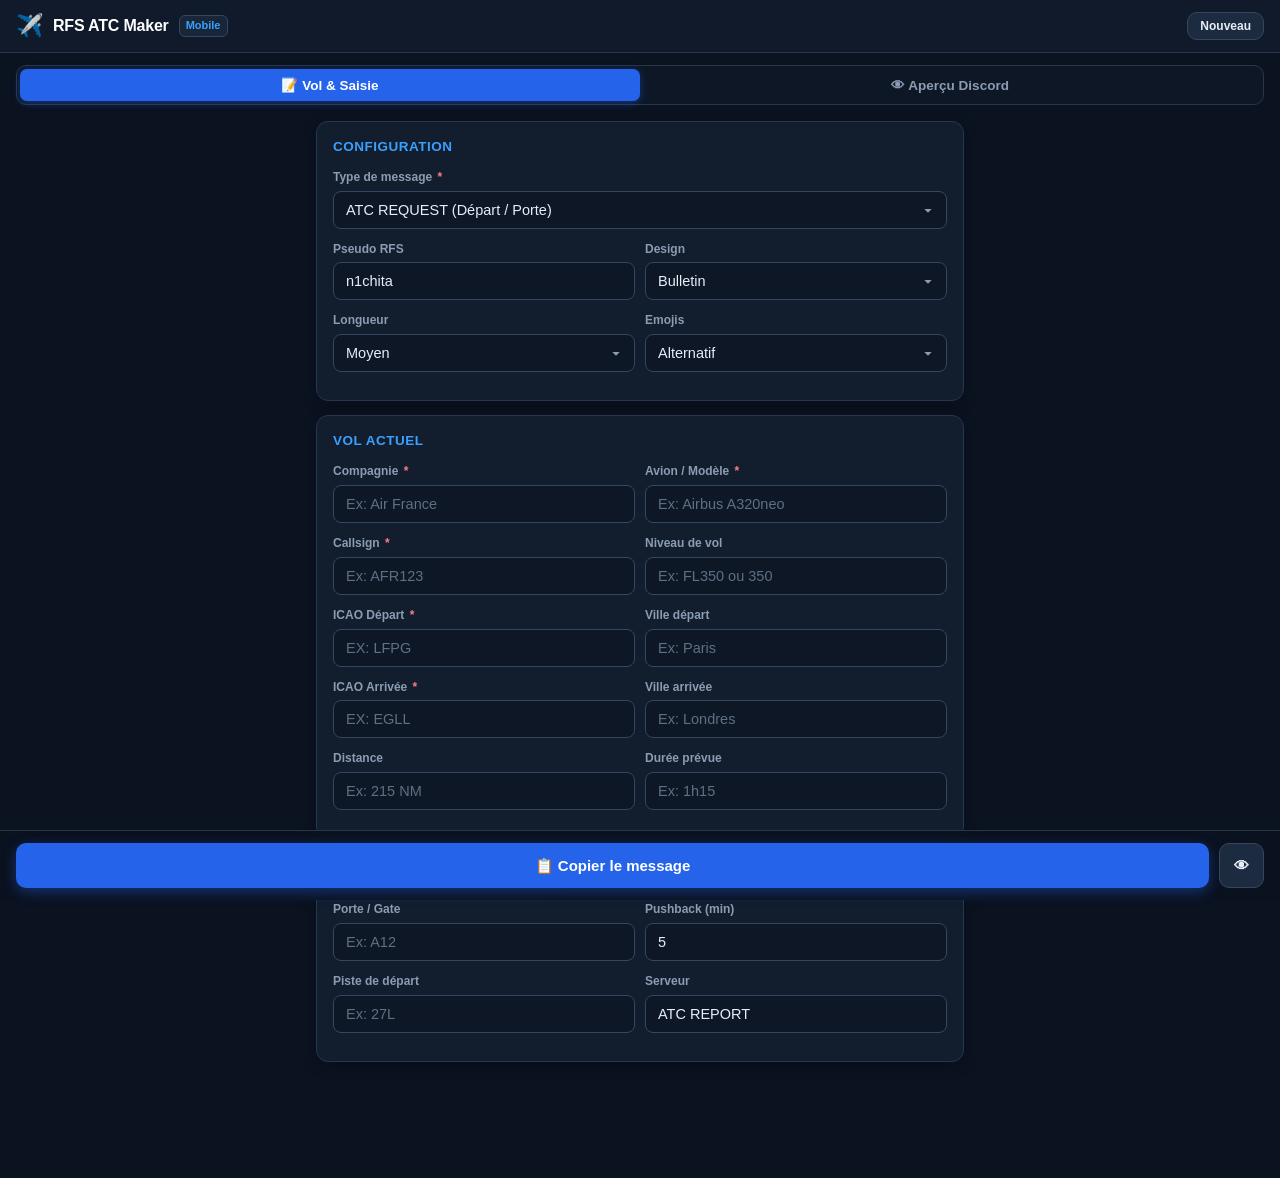
==== mobile/index.html @ d21761a8 "feat: Add mobile companion, GitHub release workflow and major performance optimizations" ====
<!DOCTYPE html>
<html lang="fr">
<head>
  <meta charset="UTF-8">
  <meta name="viewport" content="width=device-width, initial-scale=1.0, maximum-scale=1.0, user-scalable=no, viewport-fit=cover">
  <meta name="apple-mobile-web-app-capable" content="yes">
  <meta name="apple-mobile-web-app-status-bar-style" content="black-translucent">
  <meta name="theme-color" content="#0B1220">
  <title>RFS ATC Message Maker — Mobile</title>
  <link rel="icon" href="data:image/svg+xml,<svg xmlns='http://www.w3.org/2000/svg' viewBox='0 0 100 100'><text y='.9em' font-size='90'>✈️</text></svg>">
  <style>
    :root {
      --bg: #0B1220;
      --card: #121D2E;
      --card-border: #27364B;
      --input-bg: #0D1726;
      --input-border: #35465E;
      --input-focus: #60A5FA;
      --primary: #2563EB;
      --primary-hover: #1D4ED8;
      --success: #147D59;
      --success-hover: #116A4C;
      --danger: #FF7B86;
      --text: #E6EDF7;
      --text-muted: #8B9CB3;
      --text-dim: #5F6F84;
      --accent: #3AA0FF;
      --radius: 12px;
      --radius-sm: 8px;
      --font-sans: -apple-system, BlinkMacSystemFont, "Segoe UI", Roboto, Helvetica, Arial, sans-serif;
      --font-mono: "JetBrains Mono", "SF Mono", Consolas, "Courier New", monospace;
    }

    * { box-sizing: border-box; margin: 0; padding: 0; -webkit-tap-highlight-color: transparent; }

    body {
      background-color: var(--bg);
      color: var(--text);
      font-family: var(--font-sans);
      font-size: 15px;
      line-height: 1.4;
      min-height: 100vh;
      display: flex;
      flex-direction: column;
      padding-bottom: 90px;
    }

    header {
      background: rgba(18, 29, 46, 0.85);
      backdrop-filter: blur(12px);
      -webkit-backdrop-filter: blur(12px);
      border-bottom: 1px solid var(--card-border);
      position: sticky;
      top: 0;
      z-index: 100;
      padding: 12px 16px;
      display: flex;
      align-items: center;
      justify-content: space-between;
    }

    .brand {
      display: flex;
      align-items: center;
      gap: 10px;
    }

    .brand-icon {
      font-size: 22px;
      line-height: 1;
    }

    .brand-title {
      font-size: 16px;
      font-weight: 700;
      color: #fff;
      letter-spacing: -0.2px;
    }

    .brand-badge {
      font-size: 11px;
      background: #18263A;
      color: var(--accent);
      border: 1px solid var(--input-border);
      padding: 2px 6px;
      border-radius: 6px;
      font-weight: 600;
    }

    .tab-bar {
      display: flex;
      background: var(--input-bg);
      border: 1px solid var(--card-border);
      border-radius: 10px;
      padding: 3px;
      margin: 12px 16px 4px 16px;
    }

    .tab-btn {
      flex: 1;
      padding: 8px 12px;
      font-size: 13.5px;
      font-weight: 600;
      text-align: center;
      background: transparent;
      border: none;
      color: var(--text-muted);
      border-radius: 7px;
      cursor: pointer;
      transition: all 0.2s ease;
    }

    .tab-btn.active {
      background: var(--primary);
      color: #fff;
      box-shadow: 0 2px 8px rgba(37, 99, 235, 0.4);
    }

    .container {
      padding: 12px 16px;
      max-width: 680px;
      margin: 0 auto;
      width: 100%;
    }

    .panel { display: none; }
    .panel.active { display: block; }

    .card {
      background: var(--card);
      border: 1px solid var(--card-border);
      border-radius: var(--radius);
      padding: 16px;
      margin-bottom: 14px;
      box-shadow: 0 4px 14px rgba(0, 0, 0, 0.25);
    }

    .card-title {
      font-size: 13.5px;
      font-weight: 700;
      color: var(--accent);
      text-transform: uppercase;
      letter-spacing: 0.5px;
      margin-bottom: 12px;
      display: flex;
      align-items: center;
      justify-content: space-between;
    }

    .grid-2 {
      display: grid;
      grid-template-columns: 1fr 1fr;
      gap: 10px;
    }

    .field {
      margin-bottom: 12px;
    }

    .field label {
      display: block;
      font-size: 12px;
      font-weight: 600;
      color: var(--text-muted);
      margin-bottom: 5px;
    }

    .field label .req {
      color: var(--danger);
      margin-left: 2px;
    }

    input[type="text"], input[type="number"], select, textarea {
      width: 100%;
      background: var(--input-bg);
      border: 1px solid var(--input-border);
      color: var(--text);
      padding: 10px 12px;
      border-radius: var(--radius-sm);
      font-size: 14.5px;
      font-family: inherit;
      outline: none;
      transition: border-color 0.2s;
      -webkit-appearance: none;
    }

    input:focus, select:focus, textarea:focus {
      border-color: var(--input-focus);
    }

    input::placeholder, textarea::placeholder {
      color: var(--text-dim);
    }

    select {
      background-image: url("data:image/svg+xml,%3Csvg xmlns='http://www.w3.org/2000/svg' width='12' height='12' fill='%238B9CB3' viewBox='0 0 16 16'%3E%3Cpath d='M8 11.5l-5-5h10l-5 5z'/%3E%3C/svg%3E");
      background-repeat: no-repeat;
      background-position: right 12px center;
      padding-right: 32px;
    }

    .preview-box {
      background: var(--input-bg);
      border: 1px solid var(--input-border);
      border-radius: var(--radius-sm);
      padding: 14px;
      font-family: var(--font-mono);
      font-size: 13px;
      line-height: 1.5;
      color: #E2E8F0;
      white-space: pre-wrap;
      word-break: break-word;
      min-height: 240px;
      user-select: text;
      -webkit-user-select: text;
    }

    .preview-meta {
      display: flex;
      justify-content: space-between;
      font-size: 11.5px;
      color: var(--text-muted);
      margin-top: 8px;
    }

    .preview-meta .limit-warn {
      color: var(--danger);
      font-weight: 700;
    }

    .bottom-bar {
      position: fixed;
      bottom: 0;
      left: 0;
      right: 0;
      background: rgba(11, 18, 32, 0.95);
      backdrop-filter: blur(16px);
      -webkit-backdrop-filter: blur(16px);
      border-top: 1px solid var(--card-border);
      padding: 12px 16px max(12px, env(safe-area-inset-bottom));
      z-index: 99;
      display: flex;
      gap: 10px;
    }

    .btn {
      display: inline-flex;
      align-items: center;
      justify-content: center;
      gap: 8px;
      padding: 13px 20px;
      font-size: 15px;
      font-weight: 700;
      border-radius: 10px;
      border: none;
      cursor: pointer;
      transition: all 0.2s ease;
      text-align: center;
    }

    .btn-primary {
      background: var(--primary);
      color: #fff;
      flex: 1;
      box-shadow: 0 4px 14px rgba(37, 99, 235, 0.4);
    }

    .btn-primary:active {
      transform: scale(0.98);
      background: var(--primary-hover);
    }

    .btn-success {
      background: var(--success);
      color: #fff;
    }

    .btn-secondary {
      background: #1C2B40;
      color: var(--text);
      border: 1px solid var(--input-border);
      padding: 13px 14px;
    }

    .toast {
      position: fixed;
      top: 70px;
      left: 50%;
      transform: translateX(-50%) translateY(-20px);
      background: #10B981;
      color: #fff;
      padding: 10px 20px;
      border-radius: 20px;
      font-size: 13.5px;
      font-weight: 700;
      box-shadow: 0 8px 24px rgba(0, 0, 0, 0.4);
      opacity: 0;
      pointer-events: none;
      transition: all 0.3s cubic-bezier(0.16, 1, 0.3, 1);
      z-index: 999;
      display: flex;
      align-items: center;
      gap: 8px;
    }

    .toast.show {
      transform: translateX(-50%) translateY(0);
      opacity: 1;
    }
  </style>
</head>
<body>

  <header>
    <div class="brand">
      <span class="brand-icon">✈️</span>
      <div>
        <div class="brand-title">RFS ATC Maker</div>
      </div>
      <span class="brand-badge">Mobile</span>
    </div>
    <button class="btn btn-secondary" style="padding:6px 12px;font-size:12px;" onclick="resetForm()">Nouveau</button>
  </header>

  <div class="tab-bar">
    <button class="tab-btn active" id="tab-form" onclick="switchTab('form')">📝 Vol & Saisie</button>
    <button class="tab-btn" id="tab-preview" onclick="switchTab('preview')">👁 Aperçu Discord</button>
  </div>

  <div class="container">
    <!-- PANEL 1: FORM -->
    <div class="panel active" id="panel-form">
      
      <!-- OPTIONS RAPIDES -->
      <div class="card">
        <div class="card-title">Configuration</div>
        <div class="field">
          <label>Type de message <span class="req">*</span></label>
          <select id="msg_type" onchange="onTypeChanged()">
            <option value="ATC REQUEST">ATC REQUEST (Départ / Porte)</option>
            <option value="AIRBORNE">AIRBORNE (En vol)</option>
            <option value="ARRIVAL BOARD">ARRIVAL BOARD (Arrivée)</option>
            <option value="FLIGHT COMPLETED">FLIGHT COMPLETED (Vol terminé)</option>
            <option value="PUSHBACK">PUSHBACK</option>
            <option value="TAXI">TAXI</option>
            <option value="ATIS">ATIS</option>
            <option value="DISPATCH FORM">DISPATCH FORM</option>
          </select>
        </div>

        <div class="grid-2">
          <div class="field">
            <label>Pseudo RFS</label>
            <input type="text" id="pilot_name" value="n1chita" placeholder="Ex: n1chita" oninput="render()">
          </div>
          <div class="field">
            <label>Design</label>
            <select id="design" onchange="render()">
              <option value="Bulletin">Bulletin</option>
              <option value="Classique">Classique</option>
              <option value="Moderne">Moderne</option>
              <option value="Minimal">Minimal</option>
              <option value="Pilote">Pilote</option>
              <option value="Aviation">Aviation</option>
            </select>
          </div>
        </div>

        <div class="grid-2">
          <div class="field">
            <label>Longueur</label>
            <select id="length" onchange="render()">
              <option value="Court">Court</option>
              <option value="Moyen" selected>Moyen</option>
              <option value="Détaillé">Détaillé</option>
            </select>
          </div>
          <div class="field">
            <label>Emojis</label>
            <select id="emojis" onchange="render()">
              <option value="Classique">Classique</option>
              <option value="Aviation">Aviation</option>
              <option value="Alternatif" selected>Alternatif</option>
              <option value="Sans emojis">Sans emojis</option>
            </select>
          </div>
        </div>
      </div>

      <!-- VOL ACTUEL -->
      <div class="card">
        <div class="card-title">Vol actuel</div>

        <div class="grid-2">
          <div class="field">
            <label>Compagnie <span class="req">*</span></label>
            <input type="text" id="airline" placeholder="Ex: Air France" oninput="render()">
          </div>
          <div class="field">
            <label>Avion / Modèle <span class="req">*</span></label>
            <input type="text" id="aircraft" placeholder="Ex: Airbus A320neo" oninput="render()">
          </div>
        </div>

        <div class="grid-2">
          <div class="field">
            <label>Callsign <span class="req">*</span></label>
            <input type="text" id="callsign" placeholder="Ex: AFR123" oninput="render()">
          </div>
          <div class="field">
            <label>Niveau de vol</label>
            <input type="text" id="cruise_fl" placeholder="Ex: FL350 ou 350" oninput="render()">
          </div>
        </div>

        <div class="grid-2">
          <div class="field">
            <label>ICAO Départ <span class="req">*</span></label>
            <input type="text" id="dep_icao" placeholder="Ex: LFPG" maxlength="4" style="text-transform:uppercase" oninput="render()">
          </div>
          <div class="field">
            <label>Ville départ</label>
            <input type="text" id="dep_city" placeholder="Ex: Paris" oninput="render()">
          </div>
        </div>

        <div class="grid-2">
          <div class="field">
            <label>ICAO Arrivée <span class="req">*</span></label>
            <input type="text" id="arr_icao" placeholder="Ex: EGLL" maxlength="4" style="text-transform:uppercase" oninput="render()">
          </div>
          <div class="field">
            <label>Ville arrivée</label>
            <input type="text" id="arr_city" placeholder="Ex: Londres" oninput="render()">
          </div>
        </div>

        <div class="grid-2">
          <div class="field">
            <label>Distance</label>
            <input type="text" id="distance" placeholder="Ex: 215 NM" oninput="render()">
          </div>
          <div class="field">
            <label>Durée prévue</label>
            <input type="text" id="ete" placeholder="Ex: 1h15" oninput="render()">
          </div>
        </div>
      </div>

      <!-- INFORMATIONS DU MESSAGE -->
      <div class="card" id="card-message-fields">
        <div class="card-title">Informations du message</div>

        <!-- Dynamic fields -->
        <div id="dynamic-fields"></div>
      </div>

    </div>

    <!-- PANEL 2: PREVIEW -->
    <div class="panel" id="panel-preview">
      <div class="card">
        <div class="card-title">
          <span>Aperçu Discord</span>
          <span style="font-size:12px;color:var(--text-muted);font-weight:normal;">En direct</span>
        </div>
        <div class="preview-box" id="preview_text">Le message se construit pendant la saisie…</div>
        <div class="preview-meta">
          <span id="char_count">0 / 2 000 car.</span>
          <span id="emoji_count">0 / 6 emojis</span>
        </div>
      </div>
    </div>
  </div>

  <!-- FLOATING BOTTOM BAR -->
  <div class="bottom-bar">
    <button class="btn btn-primary" onclick="copyMessage()">
      <span>📋 Copier le message</span>
    </button>
    <button class="btn btn-secondary" onclick="togglePreview()">
      <span id="preview-toggle-icon">👁</span>
    </button>
  </div>

  <div class="toast" id="toast">Copié dans le presse-papiers ! ✓</div>

  <script>
    // Local storage key
    const STORAGE_KEY = 'rfs_mobile_state_v1';

    // State
    let state = {
      msg_type: 'ATC REQUEST',
      pilot_name: 'n1chita',
      design: 'Bulletin',
      length: 'Moyen',
      emojis: 'Alternatif',
      airline: '',
      aircraft: '',
      callsign: '',
      cruise_fl: '',
      dep_icao: '',
      dep_city: '',
      arr_icao: '',
      arr_city: '',
      distance: '',
      ete: '',
      // dynamic
      server: 'ATC REPORT',
      gate: '',
      pushback: '5',
      dep_runway: '',
      climb_target: 'FL',
      climb_waypoint: '',
      controller: '',
      arr_runway: '',
      arr_status: 'On Final',
      approach: 'ILS',
      touchdown: '-120'
    };

    function loadState() {
      try {
        const saved = localStorage.getItem(STORAGE_KEY);
        if (saved) {
          state = { ...state, ...JSON.parse(saved) };
        }
      } catch (e) {}

      for (const [k, v] of Object.entries(state)) {
        const el = document.getElementById(k);
        if (el) el.value = v;
      }
    }

    function saveState() {
      try {
        localStorage.setItem(STORAGE_KEY, JSON.stringify(state));
      } catch (e) {}
    }

    function switchTab(name) {
      document.querySelectorAll('.tab-btn').forEach(b => b.classList.remove('active'));
      document.querySelectorAll('.panel').forEach(p => p.classList.remove('active'));
      document.getElementById('tab-' + name).classList.add('active');
      document.getElementById('panel-' + name).classList.add('active');
    }

    function togglePreview() {
      const isPreview = document.getElementById('panel-preview').classList.contains('active');
      switchTab(isPreview ? 'form' : 'preview');
    }

    function onTypeChanged() {
      state.msg_type = document.getElementById('msg_type').value;
      updateDynamicFields();
      render();
    }

    function updateDynamicFields() {
      const container = document.getElementById('dynamic-fields');
      const type = state.msg_type;
      let html = '';

      if (type === 'ATC REQUEST') {
        html = `
          <div class="grid-2">
            <div class="field">
              <label>Porte / Gate</label>
              <input type="text" id="gate" value="${state.gate || ''}" placeholder="Ex: A12" oninput="onFieldInput(this)">
            </div>
            <div class="field">
              <label>Pushback (min)</label>
              <input type="text" id="pushback" value="${state.pushback || '5'}" placeholder="Ex: 5" oninput="onFieldInput(this)">
            </div>
          </div>
          <div class="grid-2">
            <div class="field">
              <label>Piste de départ</label>
              <input type="text" id="dep_runway" value="${state.dep_runway || ''}" placeholder="Ex: 27L" oninput="onFieldInput(this)">
            </div>
            <div class="field">
              <label>Serveur</label>
              <input type="text" id="server" value="${state.server || 'ATC REPORT'}" oninput="onFieldInput(this)">
            </div>
          </div>
        `;
      } else if (type === 'AIRBORNE') {
        html = `
          <div class="grid-2">
            <div class="field">
              <label>Piste utilisée</label>
              <input type="text" id="dep_runway" value="${state.dep_runway || ''}" placeholder="Ex: 27L" oninput="onFieldInput(this)">
            </div>
            <div class="field">
              <label>Contrôleur ATC</label>
              <input type="text" id="controller" value="${state.controller || ''}" placeholder="Ex: JohnATC" oninput="onFieldInput(this)">
            </div>
          </div>
        `;
      } else if (type === 'ARRIVAL BOARD') {
        html = `
          <div class="grid-2">
            <div class="field">
              <label>Piste d'arrivée</label>
              <input type="text" id="arr_runway" value="${state.arr_runway || ''}" placeholder="Ex: 09R" oninput="onFieldInput(this)">
            </div>
            <div class="field">
              <label>Statut</label>
              <input type="text" id="arr_status" value="${state.arr_status || 'On Final'}" placeholder="Ex: On Final" oninput="onFieldInput(this)">
            </div>
          </div>
          <div class="grid-2">
            <div class="field">
              <label>Approche</label>
              <input type="text" id="approach" value="${state.approach || 'ILS'}" placeholder="Ex: ILS" oninput="onFieldInput(this)">
            </div>
            <div class="field">
              <label>Serveur</label>
              <input type="text" id="server" value="${state.server || 'ATC REPORT'}" oninput="onFieldInput(this)">
            </div>
          </div>
        `;
      } else if (type === 'FLIGHT COMPLETED') {
        html = `
          <div class="grid-2">
            <div class="field">
              <label>Piste atterrissage</label>
              <input type="text" id="arr_runway" value="${state.arr_runway || ''}" placeholder="Ex: 09R" oninput="onFieldInput(this)">
            </div>
            <div class="field">
              <label>Touchdown (fpm)</label>
              <input type="text" id="touchdown" value="${state.touchdown || '-120'}" placeholder="Ex: -120 fpm" oninput="onFieldInput(this)">
            </div>
          </div>
          <div class="field">
            <label>Contrôleur ATC</label>
            <input type="text" id="controller" value="${state.controller || ''}" placeholder="Ex: JohnATC" oninput="onFieldInput(this)">
          </div>
        `;
      } else {
        html = `
          <div class="field">
            <label>Serveur</label>
            <input type="text" id="server" value="${state.server || 'ATC REPORT'}" oninput="onFieldInput(this)">
          </div>
        `;
      }

      container.innerHTML = html;
    }

    function onFieldInput(el) {
      state[el.id] = el.value;
      render();
    }

    function formatRunway(r) {
      if (!r) return '';
      r = r.replace(/^(?:RWY|RUNWAY)\s*/i, '').trim();
      return r ? 'RWY ' + r : '';
    }

    function formatFL(fl) {
      if (!fl) return '';
      fl = fl.trim();
      return fl.toUpperCase().startsWith('FL') ? fl.toUpperCase() : 'FL' + fl;
    }

    function render() {
      // sync values from DOM
      const keys = ['pilot_name', 'design', 'length', 'emojis', 'airline', 'aircraft', 'callsign', 'cruise_fl', 'dep_icao', 'dep_city', 'arr_icao', 'arr_city', 'distance', 'ete'];
      keys.forEach(k => {
        const el = document.getElementById(k);
        if (el) state[k] = el.value;
      });

      saveState();

      const type = state.msg_type;
      const pilot = state.pilot_name.trim();
      const airline = state.airline.trim().toUpperCase();
      const aircraft = state.aircraft.trim();
      const callsign = state.callsign.trim().toUpperCase();
      const depIcao = state.dep_icao.trim().toUpperCase();
      const depCity = state.dep_city.trim();
      const arrIcao = state.arr_icao.trim().toUpperCase();
      const arrCity = state.arr_city.trim();
      const fl = formatFL(state.cruise_fl);
      const dist = state.distance.trim();
      const ete = state.ete.trim();

      const boxWidth = 27;
      const lineCenter = (str) => {
        const left = Math.max(0, Math.floor((boxWidth - str.length) / 2));
        const right = Math.max(0, boxWidth - str.length - left);
        return ' '.repeat(left) + str + ' '.repeat(right);
      };

      const headerBox = `╭${'─'.repeat(boxWidth)}╮\n${lineCenter(type)}\n╰${'─'.repeat(boxWidth)}╯`;

      const identityLines = [];
      if (airline) identityLines.push(airline);
      if (pilot && aircraft) identityLines.push(`✈ ${pilot} │ ${aircraft}`);
      else if (pilot) identityLines.push(`✈ ${pilot}`);
      if (callsign) identityLines.push(`CALLSIGN : ${callsign}`);

      const routeLines = [];
      const depStr = depIcao ? (depCity ? `${depIcao} • ${depCity}` : depIcao) : '';
      const arrStr = arrIcao ? (arrCity ? `${arrIcao} • ${arrCity}` : arrIcao) : '';
      if (depStr && arrStr) {
        routeLines.push(`🛫 ${depStr}\n　↘\n🛬 ${arrStr}`);
      } else if (depStr) {
        routeLines.push(`🛫 ${depStr}`);
      } else if (arrStr) {
        routeLines.push(`🛬 ${arrStr}`);
      }

      const infoLines = [];
      if (type === 'ATC REQUEST') {
        if (depIcao) infoLines.push(`ICAO　　 : ${depIcao}`);
        const gate = state.gate ? `Gate ${state.gate.trim()} • Parking` : '';
        if (gate) infoLines.push(`STATUS　 : ${gate}`);
        if (state.pushback) infoLines.push(`PUSHBACK : in ${state.pushback} minute${state.pushback !== '1' ? 's' : ''}`);
        if (state.dep_runway) infoLines.push(`RUNWAY　 : ${formatRunway(state.dep_runway)}`);
        if (fl) infoLines.push(`CRUISE　 : ${fl}`);
        if (dist) infoLines.push(`ROUTE　　 : ${dist}`);
        if (ete) infoLines.push(`ETE　　　 : ${ete}`);
        if (state.server) infoLines.push(`SERVER　 : ${state.server}`);
      } else if (type === 'AIRBORNE') {
        infoLines.push(`STATUS　 : Airborne`);
        if (state.dep_runway) infoLines.push(`RUNWAY　 : ${formatRunway(state.dep_runway)}`);
        if (fl) infoLines.push(`CRUISE　 : ${fl}`);
        if (dist) infoLines.push(`ROUTE　　 : ${dist}`);
        if (ete) infoLines.push(`ETE　　　 : ${ete}`);
      } else if (type === 'ARRIVAL BOARD') {
        if (state.arr_status) infoLines.push(`STATUS　 : ${state.arr_status}`);
        if (state.arr_runway) infoLines.push(`RUNWAY　 : ${formatRunway(state.arr_runway)}`);
        if (state.approach) infoLines.push(`APPROACH : ${state.approach}`);
        if (state.server) infoLines.push(`SERVER　 : ${state.server}`);
      } else if (type === 'FLIGHT COMPLETED') {
        if (state.arr_runway) infoLines.push(`RUNWAY　 : ${formatRunway(state.arr_runway)}`);
        if (state.touchdown) infoLines.push(`TOUCHDOWN: ${state.touchdown}`);
        if (ete) infoLines.push(`FLIGHT　 : ${ete}`);
      }

      const blocks = [];
      blocks.push(headerBox);
      if (identityLines.length) blocks.push(identityLines.join('\n'));
      if (routeLines.length) blocks.push(routeLines.join('\n'));
      if (infoLines.length) blocks.push(infoLines.join('\n'));

      if (type === 'ATC REQUEST') {
        if (depIcao) blocks.push(`Requesting Ground and Tower for departure at ${depIcao}.`);
        blocks.push(`「REQUESTING ATC」\n@RFS ATC`);
      } else if (type === 'AIRBORNE') {
        if (state.controller) {
          blocks.push(`Big thanks to @${state.controller.replace(/^@/, '')} for the ATC on the ground and departure 🙏`);
        }
      } else if (type === 'ARRIVAL BOARD') {
        blocks.push(`「REQUESTING ATC REPORT」\n@RFS ATC`);
      } else if (type === 'FLIGHT COMPLETED') {
        if (state.controller) {
          blocks.push(`Thanks for ATC 🙏 @${state.controller.replace(/^@/, '')}`);
        }
      }

      const finalText = blocks.join('\n\n');
      document.getElementById('preview_text').textContent = finalText;

      // Stats
      const chars = finalText.length;
      const charEl = document.getElementById('char_count');
      charEl.textContent = `${chars} / 2 000 car.`;
      charEl.className = chars > 2000 ? 'limit-warn' : '';

      const emojis = (finalText.match(/[\uD800-\uDBFF][\uDC00-\uDFFF]|\p{Emoji_Presentation}/gu) || []).length;
      const emojiEl = document.getElementById('emoji_count');
      emojiEl.textContent = `${emojis} / 6 emojis`;
      emojiEl.className = emojis > 6 ? 'limit-warn' : '';
    }

    function copyMessage() {
      const text = document.getElementById('preview_text').textContent;
      navigator.clipboard.writeText(text).then(() => {
        if (navigator.vibrate) navigator.vibrate(40);
        showToast('Copié dans le presse-papiers ! ✓');
      }).catch(() => {
        // fallback
        const area = document.createElement('textarea');
        area.value = text;
        document.body.appendChild(area);
        area.select();
        document.execCommand('copy');
        document.body.removeChild(area);
        showToast('Copié ! ✓');
      });
    }

    function showToast(msg) {
      const t = document.getElementById('toast');
      t.textContent = msg;
      t.classList.add('show');
      setTimeout(() => t.classList.remove('show'), 2200);
    }

    function resetForm() {
      if (confirm('Voulez-vous effacer le vol actuel ?')) {
        ['airline', 'aircraft', 'callsign', 'cruise_fl', 'dep_icao', 'dep_city', 'arr_icao', 'arr_city', 'distance', 'ete', 'gate', 'dep_runway', 'arr_runway'].forEach(id => {
          const el = document.getElementById(id);
          if (el) el.value = '';
        });
        render();
      }
    }

    // Init
    window.addEventListener('DOMContentLoaded', () => {
      loadState();
      updateDynamicFields();
      render();
    });
  </script>
</body>
</html>
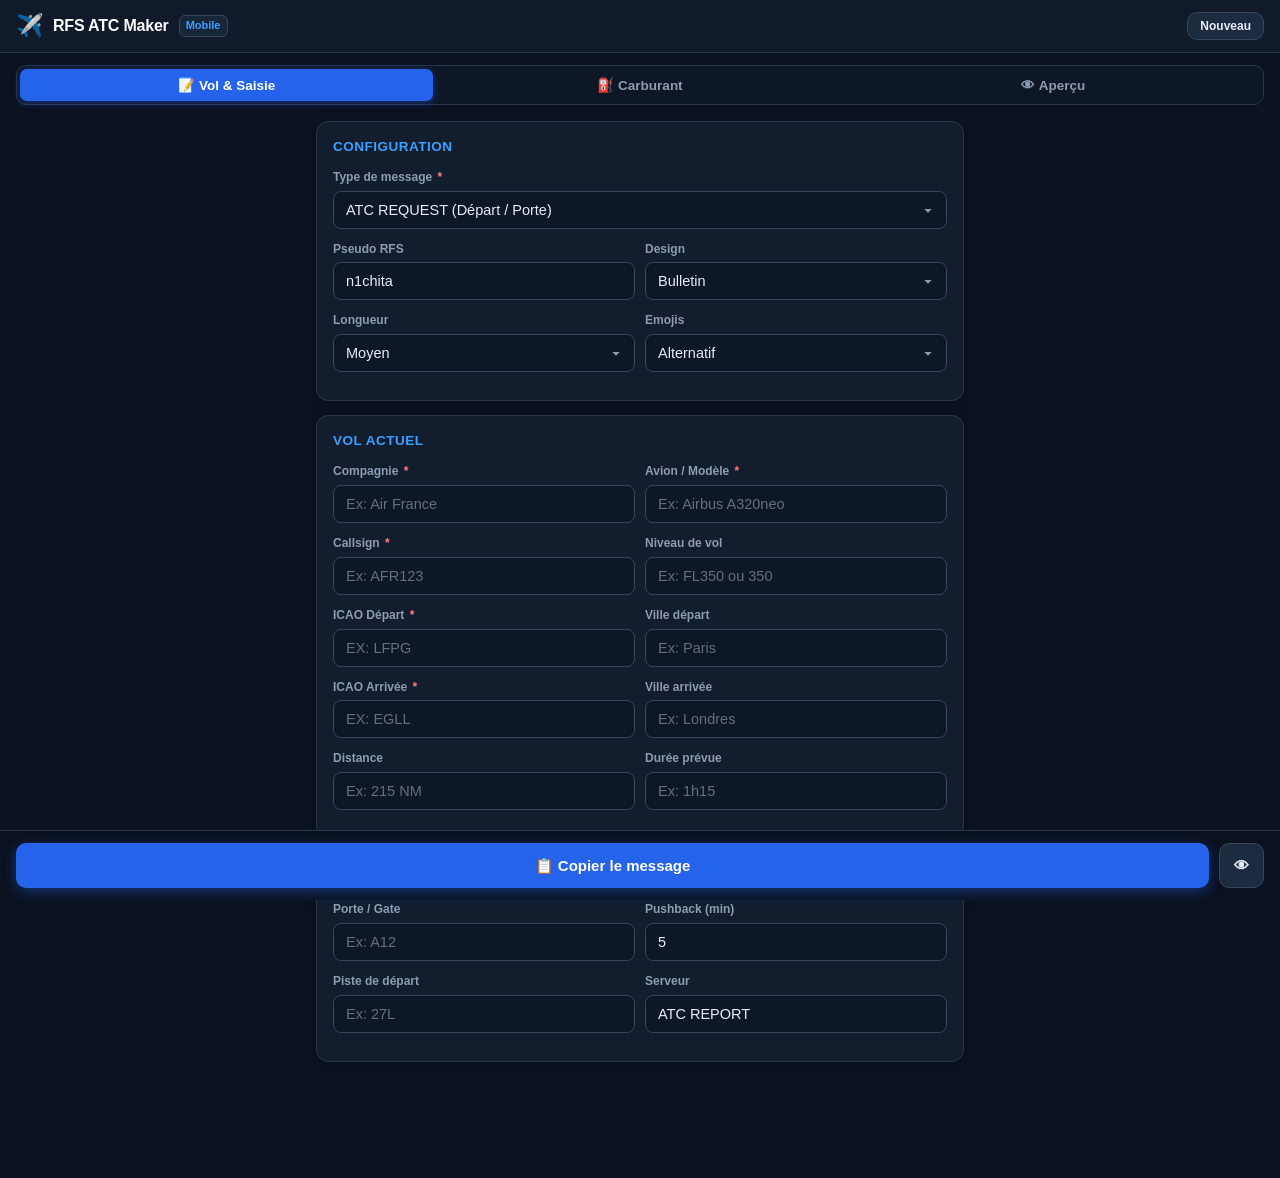
==== commit f452063f: "fix: resolve Discord 7-emoji limit warning, optimize theme/language speed, improve fuel selector UX," ====
--- a/mobile/index.html
+++ b/mobile/index.html
@@ -324,7 +324,8 @@
 
   <div class="tab-bar">
     <button class="tab-btn active" id="tab-form" onclick="switchTab('form')">📝 Vol & Saisie</button>
-    <button class="tab-btn" id="tab-preview" onclick="switchTab('preview')">👁 Aperçu Discord</button>
+    <button class="tab-btn" id="tab-fuel" onclick="switchTab('fuel')">⛽ Carburant</button>
+    <button class="tab-btn" id="tab-preview" onclick="switchTab('preview')">👁 Aperçu</button>
   </div>
 
   <div class="container">
@@ -455,6 +456,145 @@
         <div id="dynamic-fields"></div>
       </div>
 
+    </div>
+
+    <!-- PANEL 3: FUEL CALCULATOR -->
+    <div class="panel" id="panel-fuel">
+      <div class="card">
+        <div class="card-title">Calculateur de Carburant RFS</div>
+        <p style="font-size:12px;color:var(--text-muted);margin-bottom:12px;">
+          Estimation basée sur les données réelles RFS • Simulation uniquement, jamais pour un vol réel.
+        </p>
+
+        <div class="field">
+          <label>Avion / Variante RFS <span class="req">*</span></label>
+          <select id="fuel_aircraft" onchange="calculateWebFuel()">
+            <option value="">-- Choisir un avion / variante --</option>
+            <option value="airbus_a220_300" data-burn="1950">Airbus A220-300 (1950 kg/h)</option>
+            <option value="airbus_a310_300" data-burn="4500">Airbus A310-300 (4500 kg/h)</option>
+            <option value="airbus_a318" data-burn="2350">Airbus A318 (2350 kg/h)</option>
+            <option value="airbus_a319ceo" data-burn="2300">Airbus A319ceo (2300 kg/h)</option>
+            <option value="airbus_a320_200" data-burn="2400">Airbus A320-200 (2400 kg/h)</option>
+            <option value="airbus_a320neo" data-burn="2100">Airbus A320neo (2100 kg/h)</option>
+            <option value="airbus_a321_200" data-burn="2700">Airbus A321-200 (2700 kg/h)</option>
+            <option value="airbus_a321neo" data-burn="2400">Airbus A321neo (2400 kg/h)</option>
+            <option value="airbus_a330_200" data-burn="5800">Airbus A330-200 (5800 kg/h)</option>
+            <option value="airbus_a330_200f" data-burn="5950">Airbus A330-200F (5950 kg/h)</option>
+            <option value="airbus_a330_300" data-burn="6000">Airbus A330-300 (6000 kg/h)</option>
+            <option value="airbus_belugaxl_a330_700l" data-burn="5500">Airbus BelugaXL (A330-700L) (5500 kg/h)</option>
+            <option value="airbus_a330_900neo" data-burn="5400">Airbus A330-900neo (5400 kg/h)</option>
+            <option value="airbus_a340_300" data-burn="6600">Airbus A340-300 (6600 kg/h)</option>
+            <option value="airbus_a340_600" data-burn="8200">Airbus A340-600 (8200 kg/h)</option>
+            <option value="airbus_a350_1000" data-burn="6300">Airbus A350-1000 (6300 kg/h)</option>
+            <option value="airbus_a350_900" data-burn="5800">Airbus A350-900 (5800 kg/h)</option>
+            <option value="airbus_a380_800" data-burn="12000">Airbus A380-800 (12000 kg/h)</option>
+            <option value="antonov_an_225_mriya" data-burn="16000">Antonov AN-225 Mriya (16000 kg/h)</option>
+            <option value="atr_72_600" data-burn="660">ATR 72-600 (660 kg/h)</option>
+            <option value="bae_systems_146_300" data-burn="1900">BAE Systems 146-300 (1900 kg/h)</option>
+            <option value="boeing_707_320c" data-burn="7000">Boeing 707-320C (7000 kg/h)</option>
+            <option value="boeing_727_200" data-burn="4500">Boeing 727-200 (4500 kg/h)</option>
+            <option value="boeing_737_max_8" data-burn="2200">Boeing 737 MAX 8 (2200 kg/h)</option>
+            <option value="boeing_737_100" data-burn="2900">Boeing 737-100 (2900 kg/h)</option>
+            <option value="boeing_737_200" data-burn="2800">Boeing 737-200 (2800 kg/h)</option>
+            <option value="boeing_737_800" data-burn="2500">Boeing 737-800 (2500 kg/h)</option>
+            <option value="boeing_737_800bcf" data-burn="2500">Boeing 737-800BCF (2500 kg/h)</option>
+            <option value="boeing_747_200b" data-burn="11500">Boeing 747-200B (11500 kg/h)</option>
+            <option value="boeing_747_400" data-burn="10800">Boeing 747-400 (10800 kg/h)</option>
+            <option value="boeing_747_400f" data-burn="10900">Boeing 747-400F (10900 kg/h)</option>
+            <option value="boeing_747_8f" data-burn="9600">Boeing 747-8F (9600 kg/h)</option>
+            <option value="boeing_747_8i" data-burn="9600">Boeing 747-8I (9600 kg/h)</option>
+            <option value="boeing_757_200f" data-burn="3400">Boeing 757-200F (3400 kg/h)</option>
+            <option value="boeing_757_200wl" data-burn="3400">Boeing 757-200WL (3400 kg/h)</option>
+            <option value="boeing_767_300" data-burn="5000">Boeing 767-300 (5000 kg/h)</option>
+            <option value="boeing_767_300f" data-burn="5000">Boeing 767-300F (5000 kg/h)</option>
+            <option value="boeing_767_400er" data-burn="5900">Boeing 767-400ER (5900 kg/h)</option>
+            <option value="boeing_777_200" data-burn="6400">Boeing 777-200 (6400 kg/h)</option>
+            <option value="boeing_777_200lr" data-burn="6800">Boeing 777-200LR (6800 kg/h)</option>
+            <option value="boeing_777_300er" data-burn="7500">Boeing 777-300ER (7500 kg/h)</option>
+            <option value="boeing_777f" data-burn="7200">Boeing 777F (7200 kg/h)</option>
+            <option value="boeing_787_10_dreamliner" data-burn="5800">Boeing 787-10 Dreamliner (5800 kg/h)</option>
+            <option value="boeing_787_8_dreamliner" data-burn="4900">Boeing 787-8 Dreamliner (4900 kg/h)</option>
+            <option value="boeing_787_9_dreamliner" data-burn="5600">Boeing 787-9 Dreamliner (5600 kg/h)</option>
+            <option value="bombardier_crj900" data-burn="1600">Bombardier CRJ900 (1600 kg/h)</option>
+            <option value="cessna_172" data-burn="27">Cessna 172 (27 kg/h)</option>
+            <option value="cessna_208_caravan" data-burn="150">Cessna 208 Caravan (150 kg/h)</option>
+            <option value="cirrus_sr22" data-burn="80">Cirrus SR22 (80 kg/h)</option>
+            <option value="concorde" data-burn="20000">Concorde (20000 kg/h)</option>
+            <option value="dhc_dash_8_q400" data-burn="900">DHC Dash 8 Q400 (900 kg/h)</option>
+            <option value="dhc_6_twin_otter_300" data-burn="220">DHC-6 Twin Otter 300 (220 kg/h)</option>
+            <option value="douglas_dc_8_61" data-burn="6400">Douglas DC-8-61 (6400 kg/h)</option>
+            <option value="embraer_190" data-burn="1900">Embraer 190 (1900 kg/h)</option>
+            <option value="embraer_190_e2" data-burn="1800">Embraer 190-E2 (1800 kg/h)</option>
+            <option value="embraer_erj145" data-burn="1100">Embraer ERJ145 (1100 kg/h)</option>
+            <option value="learjet_35a" data-burn="620">Learjet 35A (620 kg/h)</option>
+            <option value="lockheed_c_5b_galaxy" data-burn="16000">Lockheed C-5B Galaxy (16000 kg/h)</option>
+            <option value="mcdonnell_douglas_md_11" data-burn="7800">McDonnell Douglas MD-11 (7800 kg/h)</option>
+            <option value="mcdonnell_douglas_md_11f" data-burn="7800">McDonnell Douglas MD-11F (7800 kg/h)</option>
+            <option value="mcdonnell_douglas_md_81" data-burn="3200">McDonnell Douglas MD-81 (3200 kg/h)</option>
+            <option value="saab_340b" data-burn="430">Saab 340B (430 kg/h)</option>
+            <option value="tupolev_tu_154m" data-burn="5300">Tupolev Tu-154M (5300 kg/h)</option>
+          </select>
+        </div>
+
+        <div class="grid-2">
+          <div class="field">
+            <label>Durée estimée <span class="req">*</span></label>
+            <input type="text" id="fuel_hours" placeholder="Ex: 5h30 ou 5.5" oninput="calculateWebFuel()">
+          </div>
+          <div class="field">
+            <label>Dégagement (NM)</label>
+            <input type="number" id="fuel_alternate_nm" value="150" placeholder="150" oninput="calculateWebFuel()">
+          </div>
+        </div>
+
+        <button class="btn btn-primary" style="width:100%;margin-top:6px;" onclick="calculateWebFuel()">
+          Calculer le carburant
+        </button>
+      </div>
+
+      <!-- TABLE DE CARBURANT -->
+      <div class="card" id="fuel_results_card" style="display:none;">
+        <div class="card-title">Détail du carburant estimé</div>
+        
+        <table style="width:100%;border-collapse:collapse;font-size:13.5px;margin-bottom:14px;">
+          <tr style="border-bottom:1px solid var(--input-border);color:var(--text-muted);text-align:left;">
+            <th style="padding:6px 0;">Composant</th>
+            <th style="padding:6px 0;text-align:right;">Masse (kg)</th>
+          </tr>
+          <tr style="border-bottom:1px solid var(--card-border);">
+            <td style="padding:7px 0;">Taxi départ (6 min × 1,4)</td>
+            <td style="padding:7px 0;text-align:right;" id="res_taxi_out">—</td>
+          </tr>
+          <tr style="border-bottom:1px solid var(--card-border);">
+            <td style="padding:7px 0;">Trajet (Trip Fuel)</td>
+            <td style="padding:7px 0;text-align:right;" id="res_trip">—</td>
+          </tr>
+          <tr style="border-bottom:1px solid var(--card-border);">
+            <td style="padding:7px 0;">Contingence (5 % du trajet)</td>
+            <td style="padding:7px 0;text-align:right;" id="res_contingency">—</td>
+          </tr>
+          <tr style="border-bottom:1px solid var(--card-border);">
+            <td style="padding:7px 0;">Alternate (dégagement)</td>
+            <td style="padding:7px 0;text-align:right;" id="res_alternate">—</td>
+          </tr>
+          <tr style="border-bottom:1px solid var(--card-border);">
+            <td style="padding:7px 0;">Réserve finale (30 min)</td>
+            <td style="padding:7px 0;text-align:right;" id="res_reserve">—</td>
+          </tr>
+          <tr style="border-bottom:1px solid var(--card-border);">
+            <td style="padding:7px 0;">Taxi arrivée (4 min × 1,4)</td>
+            <td style="padding:7px 0;text-align:right;" id="res_taxi_in">—</td>
+          </tr>
+          <tr style="font-weight:700;color:var(--accent);font-size:15px;">
+            <td style="padding:10px 0;">TOTAL BLOC</td>
+            <td style="padding:10px 0;text-align:right;" id="res_total">—</td>
+          </tr>
+        </table>
+
+        <button class="btn btn-success" style="width:100%;" onclick="applyFuelToFlight()">
+          ✓ Appliquer cet avion et carburant au vol
+        </button>
+      </div>
     </div>
 
     <!-- PANEL 2: PREVIEW -->
@@ -710,7 +850,7 @@
       const depStr = depIcao ? (depCity ? `${depIcao} • ${depCity}` : depIcao) : '';
       const arrStr = arrIcao ? (arrCity ? `${arrIcao} • ${arrCity}` : arrIcao) : '';
       if (depStr && arrStr) {
-        routeLines.push(`🛫 ${depStr}\n　↘\n🛬 ${arrStr}`);
+        routeLines.push(`🛫 ${depStr}\n🛬 ${arrStr}`);
       } else if (depStr) {
         routeLines.push(`🛫 ${depStr}`);
       } else if (arrStr) {
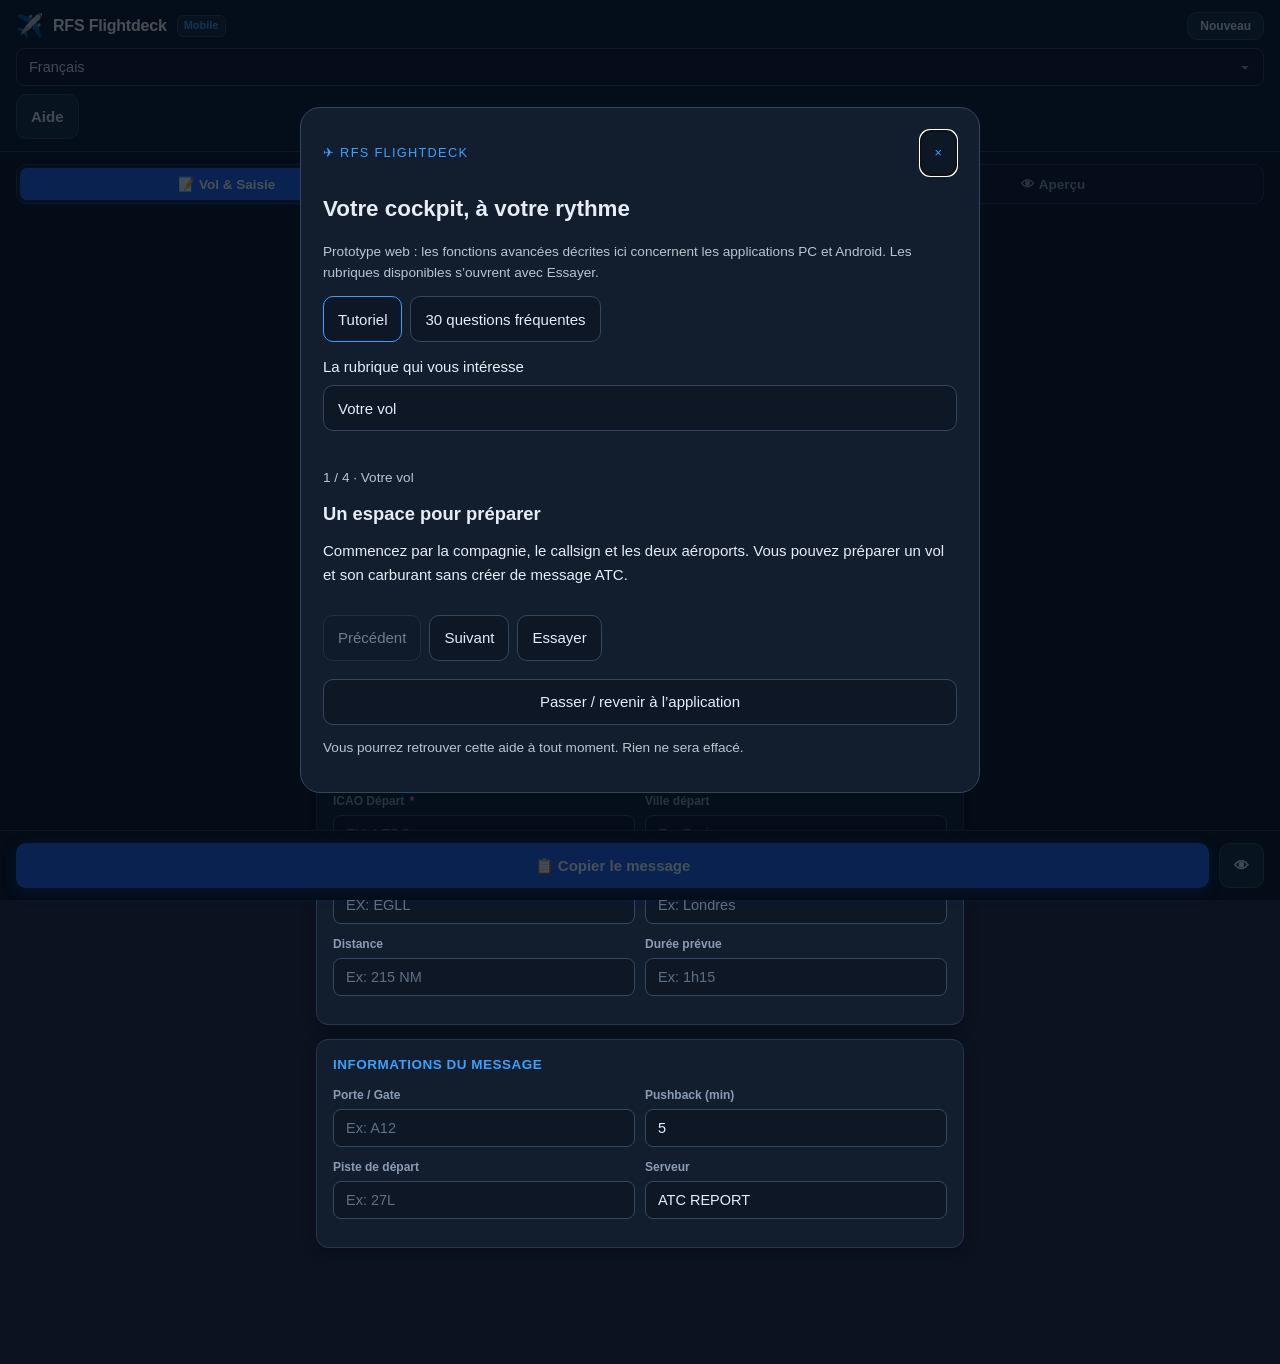
==== commit 96283914: "Add bilingual section guides, 30 FAQs and optional copy checks; fix picker scrolling" ====
--- a/mobile/index.html
+++ b/mobile/index.html
@@ -2,11 +2,17 @@
 <html lang="fr">
 <head>
   <meta charset="UTF-8">
-  <meta name="viewport" content="width=device-width, initial-scale=1.0, maximum-scale=1.0, user-scalable=no, viewport-fit=cover">
+    <meta name="viewport" content="width=device-width, initial-scale=1.0, viewport-fit=cover">
   <meta name="apple-mobile-web-app-capable" content="yes">
   <meta name="apple-mobile-web-app-status-bar-style" content="black-translucent">
   <meta name="theme-color" content="#0B1220">
-  <title>RFS ATC Message Maker — Mobile</title>
+  <title>RFS Flightdeck — Web prototype</title>
+  <link rel="stylesheet" href="help-ui.css">
+  <script src="help-content.js" defer></script>
+  <script src="help-ui.js" defer></script>
+  <script src="help-adapter.js" defer></script>
+  <script src="fuel-reference.js" defer></script>
+  <script src="fuel.js" defer></script>
   <link rel="icon" href="data:image/svg+xml,<svg xmlns='http://www.w3.org/2000/svg' viewBox='0 0 100 100'><text y='.9em' font-size='90'>✈️</text></svg>">
   <style>
     :root {
@@ -42,10 +48,12 @@
       min-height: 100vh;
       display: flex;
       flex-direction: column;
-      padding-bottom: 90px;
+      padding-bottom: calc(90px + env(safe-area-inset-bottom));
+      scrollbar-color: var(--accent) transparent;
     }
 
     header {
+      flex-wrap: wrap; gap: 8px;
       background: rgba(18, 29, 46, 0.85);
       backdrop-filter: blur(12px);
       -webkit-backdrop-filter: blur(12px);
@@ -315,7 +323,7 @@
     <div class="brand">
       <span class="brand-icon">✈️</span>
       <div>
-        <div class="brand-title">RFS ATC Maker</div>
+        <div class="brand-title">RFS Flightdeck</div>
       </div>
       <span class="brand-badge">Mobile</span>
     </div>
@@ -469,71 +477,8 @@
         <div class="field">
           <label>Avion / Variante RFS <span class="req">*</span></label>
           <select id="fuel_aircraft" onchange="calculateWebFuel()">
-            <option value="">-- Choisir un avion / variante --</option>
-            <option value="airbus_a220_300" data-burn="1950">Airbus A220-300 (1950 kg/h)</option>
-            <option value="airbus_a310_300" data-burn="4500">Airbus A310-300 (4500 kg/h)</option>
-            <option value="airbus_a318" data-burn="2350">Airbus A318 (2350 kg/h)</option>
-            <option value="airbus_a319ceo" data-burn="2300">Airbus A319ceo (2300 kg/h)</option>
-            <option value="airbus_a320_200" data-burn="2400">Airbus A320-200 (2400 kg/h)</option>
-            <option value="airbus_a320neo" data-burn="2100">Airbus A320neo (2100 kg/h)</option>
-            <option value="airbus_a321_200" data-burn="2700">Airbus A321-200 (2700 kg/h)</option>
-            <option value="airbus_a321neo" data-burn="2400">Airbus A321neo (2400 kg/h)</option>
-            <option value="airbus_a330_200" data-burn="5800">Airbus A330-200 (5800 kg/h)</option>
-            <option value="airbus_a330_200f" data-burn="5950">Airbus A330-200F (5950 kg/h)</option>
-            <option value="airbus_a330_300" data-burn="6000">Airbus A330-300 (6000 kg/h)</option>
-            <option value="airbus_belugaxl_a330_700l" data-burn="5500">Airbus BelugaXL (A330-700L) (5500 kg/h)</option>
-            <option value="airbus_a330_900neo" data-burn="5400">Airbus A330-900neo (5400 kg/h)</option>
-            <option value="airbus_a340_300" data-burn="6600">Airbus A340-300 (6600 kg/h)</option>
-            <option value="airbus_a340_600" data-burn="8200">Airbus A340-600 (8200 kg/h)</option>
-            <option value="airbus_a350_1000" data-burn="6300">Airbus A350-1000 (6300 kg/h)</option>
-            <option value="airbus_a350_900" data-burn="5800">Airbus A350-900 (5800 kg/h)</option>
-            <option value="airbus_a380_800" data-burn="12000">Airbus A380-800 (12000 kg/h)</option>
-            <option value="antonov_an_225_mriya" data-burn="16000">Antonov AN-225 Mriya (16000 kg/h)</option>
-            <option value="atr_72_600" data-burn="660">ATR 72-600 (660 kg/h)</option>
-            <option value="bae_systems_146_300" data-burn="1900">BAE Systems 146-300 (1900 kg/h)</option>
-            <option value="boeing_707_320c" data-burn="7000">Boeing 707-320C (7000 kg/h)</option>
-            <option value="boeing_727_200" data-burn="4500">Boeing 727-200 (4500 kg/h)</option>
-            <option value="boeing_737_max_8" data-burn="2200">Boeing 737 MAX 8 (2200 kg/h)</option>
-            <option value="boeing_737_100" data-burn="2900">Boeing 737-100 (2900 kg/h)</option>
-            <option value="boeing_737_200" data-burn="2800">Boeing 737-200 (2800 kg/h)</option>
-            <option value="boeing_737_800" data-burn="2500">Boeing 737-800 (2500 kg/h)</option>
-            <option value="boeing_737_800bcf" data-burn="2500">Boeing 737-800BCF (2500 kg/h)</option>
-            <option value="boeing_747_200b" data-burn="11500">Boeing 747-200B (11500 kg/h)</option>
-            <option value="boeing_747_400" data-burn="10800">Boeing 747-400 (10800 kg/h)</option>
-            <option value="boeing_747_400f" data-burn="10900">Boeing 747-400F (10900 kg/h)</option>
-            <option value="boeing_747_8f" data-burn="9600">Boeing 747-8F (9600 kg/h)</option>
-            <option value="boeing_747_8i" data-burn="9600">Boeing 747-8I (9600 kg/h)</option>
-            <option value="boeing_757_200f" data-burn="3400">Boeing 757-200F (3400 kg/h)</option>
-            <option value="boeing_757_200wl" data-burn="3400">Boeing 757-200WL (3400 kg/h)</option>
-            <option value="boeing_767_300" data-burn="5000">Boeing 767-300 (5000 kg/h)</option>
-            <option value="boeing_767_300f" data-burn="5000">Boeing 767-300F (5000 kg/h)</option>
-            <option value="boeing_767_400er" data-burn="5900">Boeing 767-400ER (5900 kg/h)</option>
-            <option value="boeing_777_200" data-burn="6400">Boeing 777-200 (6400 kg/h)</option>
-            <option value="boeing_777_200lr" data-burn="6800">Boeing 777-200LR (6800 kg/h)</option>
-            <option value="boeing_777_300er" data-burn="7500">Boeing 777-300ER (7500 kg/h)</option>
-            <option value="boeing_777f" data-burn="7200">Boeing 777F (7200 kg/h)</option>
-            <option value="boeing_787_10_dreamliner" data-burn="5800">Boeing 787-10 Dreamliner (5800 kg/h)</option>
-            <option value="boeing_787_8_dreamliner" data-burn="4900">Boeing 787-8 Dreamliner (4900 kg/h)</option>
-            <option value="boeing_787_9_dreamliner" data-burn="5600">Boeing 787-9 Dreamliner (5600 kg/h)</option>
-            <option value="bombardier_crj900" data-burn="1600">Bombardier CRJ900 (1600 kg/h)</option>
-            <option value="cessna_172" data-burn="27">Cessna 172 (27 kg/h)</option>
-            <option value="cessna_208_caravan" data-burn="150">Cessna 208 Caravan (150 kg/h)</option>
-            <option value="cirrus_sr22" data-burn="80">Cirrus SR22 (80 kg/h)</option>
-            <option value="concorde" data-burn="20000">Concorde (20000 kg/h)</option>
-            <option value="dhc_dash_8_q400" data-burn="900">DHC Dash 8 Q400 (900 kg/h)</option>
-            <option value="dhc_6_twin_otter_300" data-burn="220">DHC-6 Twin Otter 300 (220 kg/h)</option>
-            <option value="douglas_dc_8_61" data-burn="6400">Douglas DC-8-61 (6400 kg/h)</option>
-            <option value="embraer_190" data-burn="1900">Embraer 190 (1900 kg/h)</option>
-            <option value="embraer_190_e2" data-burn="1800">Embraer 190-E2 (1800 kg/h)</option>
-            <option value="embraer_erj145" data-burn="1100">Embraer ERJ145 (1100 kg/h)</option>
-            <option value="learjet_35a" data-burn="620">Learjet 35A (620 kg/h)</option>
-            <option value="lockheed_c_5b_galaxy" data-burn="16000">Lockheed C-5B Galaxy (16000 kg/h)</option>
-            <option value="mcdonnell_douglas_md_11" data-burn="7800">McDonnell Douglas MD-11 (7800 kg/h)</option>
-            <option value="mcdonnell_douglas_md_11f" data-burn="7800">McDonnell Douglas MD-11F (7800 kg/h)</option>
-            <option value="mcdonnell_douglas_md_81" data-burn="3200">McDonnell Douglas MD-81 (3200 kg/h)</option>
-            <option value="saab_340b" data-burn="430">Saab 340B (430 kg/h)</option>
-            <option value="tupolev_tu_154m" data-burn="5300">Tupolev Tu-154M (5300 kg/h)</option>
-          </select>
+<option value="">-- Choisir un avion / variante --</option>
+</select>
         </div>
 
         <div class="grid-2">
--- a/mobile/help-ui.css
+++ b/mobile/help-ui.css
@@ -0,0 +1,10 @@
+.fd-help{box-sizing:border-box;width:min(680px,calc(100vw - 28px));max-height:calc(100dvh - 32px);margin:auto;padding:22px;border:1px solid var(--border,#35465e);border-radius:20px;background:var(--card,#121d2e);color:var(--text,#e6edf7);font:inherit;overflow:auto;overscroll-behavior:contain;scrollbar-color:var(--accent,#70e4cd) transparent}
+.fd-help::backdrop{background:rgba(0,10,20,.72)}
+.fd-help h2{font-size:1.4rem;line-height:1.3;margin:18px 0}.fd-help h3{font-size:1.15rem;margin:12px 0}.fd-help p{line-height:1.6;margin:12px 0}
+.fd-help-head{display:flex;align-items:center;justify-content:space-between;gap:12px;letter-spacing:.1em;font-size:.8rem;color:var(--accent,#70e4cd)}
+.fd-help button,.fd-help select,.fd-help input{box-sizing:border-box;min-height:46px;border:1px solid var(--border,#35465e);border-radius:10px;background:var(--input-bg,#0d1726);color:inherit;padding:10px 14px;font:inherit;cursor:pointer}
+.fd-help select,.fd-help input{width:100%;margin:8px 0}.fd-help label{display:block;margin-top:14px}.fd-help button:disabled{opacity:.45;cursor:default}
+.fd-help button[aria-pressed=true]{border-color:var(--accent,#70e4cd)}.fd-help-actions{display:flex;flex-wrap:wrap;gap:8px}.fd-help-step{padding:16px 0;animation:fd-help-enter .16s ease-out}.fd-help-progress,.fd-help-note{font-size:.85rem;opacity:.8}
+.fd-help-skip{width:100%;margin-top:18px}.fd-help details{margin:8px 0;padding:14px;border:1px solid var(--border,#35465e);border-radius:12px}.fd-help summary{cursor:pointer;min-height:26px;line-height:1.5}.fd-help [hidden]{display:none!important}
+@keyframes fd-help-enter{from{opacity:.65;transform:translateY(4px)}to{opacity:1;transform:none}}
+@media(prefers-reduced-motion:reduce){.fd-help-step{animation:none}}
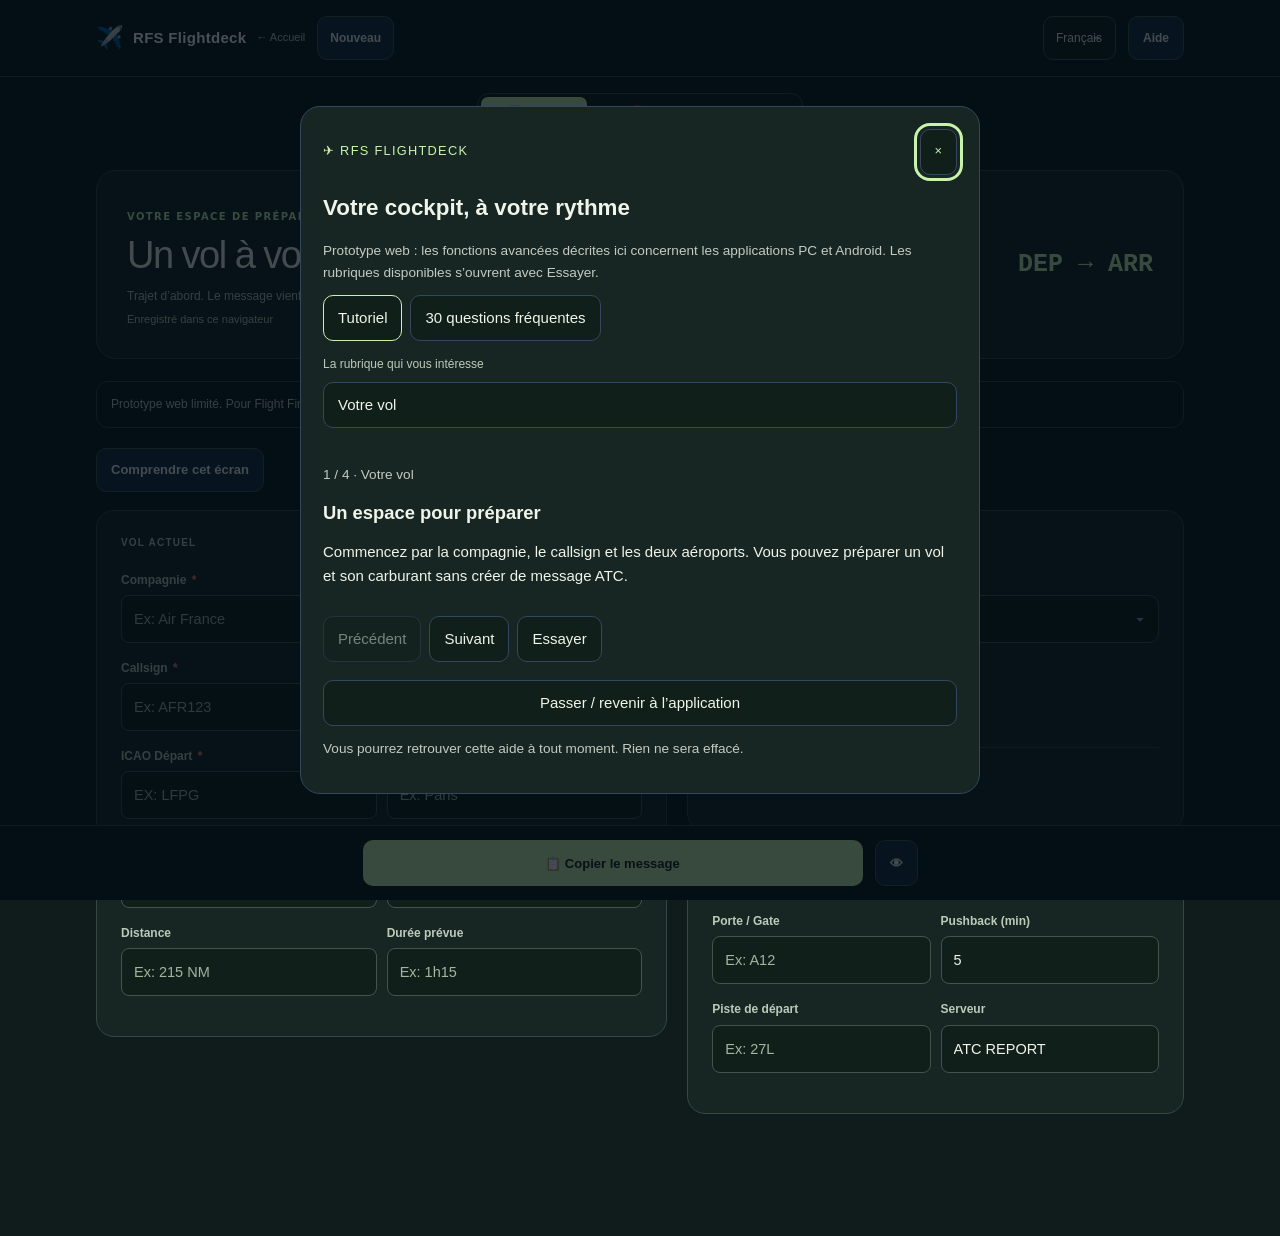
==== commit 0f569fbe: "Redesign public entry and browser workspace with safe site export" ====
--- a/mobile/index.html
+++ b/mobile/index.html
@@ -13,6 +13,7 @@
   <script src="help-adapter.js" defer></script>
   <script src="fuel-reference.js" defer></script>
   <script src="fuel.js" defer></script>
+  <script src="workspace.js" defer></script>
   <link rel="icon" href="data:image/svg+xml,<svg xmlns='http://www.w3.org/2000/svg' viewBox='0 0 100 100'><text y='.9em' font-size='90'>✈️</text></svg>">
   <style>
     :root {
@@ -316,6 +317,7 @@
       opacity: 1;
     }
   </style>
+  <link rel="stylesheet" href="workspace.css">
 </head>
 <body>
 
--- a/mobile/workspace.css
+++ b/mobile/workspace.css
@@ -0,0 +1,8 @@
+/* Same cockpit vocabulary as the installable app, without changing web data. */
+:root{--bg:#101c1b;--card:#172623;--card-border:#354942;--input-bg:#111f1b;--input-border:#42554b;--input-focus:#c8f3ab;--primary:#c8f3ab;--primary-hover:#bce69f;--accent:#c8f3ab;--text:#f0f4e9;--text-muted:#bdcaba;--text-dim:#a3b59f;--radius:18px}
+body{font-size:15px;line-height:1.6;padding-bottom:calc(100px + env(safe-area-inset-bottom));background:var(--bg)}header{background:var(--bg);backdrop-filter:none;-webkit-backdrop-filter:none;padding:16px 24px;gap:12px;top:0}.brand-title{font-size:15px;letter-spacing:.02em}.brand-icon{font-size:22px;color:var(--accent)}.brand-badge{display:none}header .btn,header select{width:auto;min-height:44px;margin:0;font-size:12px}header .btn{padding:10px 14px}.web-home{font-size:11px;color:var(--text-muted);text-decoration:none;min-height:44px;display:flex;align-items:center}.container{max-width:1136px;padding:22px 24px}.tab-bar{max-width:1088px;margin:16px auto 0;border-radius:12px;min-height:52px}.tab-btn{min-height:44px;color:var(--text-muted)}.tab-btn.active{background:var(--accent);color:#122718;box-shadow:none}.web-flight-strip{display:flex;align-items:center;justify-content:space-between;gap:16px;padding:24px;border:1px solid var(--card-border);border-radius:20px;margin:0 0 22px;background:var(--card)}.web-flight-strip h1{font-size:29px;letter-spacing:-.04em;font-weight:500;color:var(--text);line-height:1.2}.web-flight-strip .route-label{font:600 10px/1.6 system-ui,sans-serif;letter-spacing:.14em;color:var(--accent);margin-bottom:8px}.web-flight-strip p{font-size:12px;color:var(--text-muted);margin-top:8px}.web-route{font:500 25px/1.2 ui-monospace,monospace;white-space:nowrap;color:var(--accent)}.card{box-shadow:none;border-radius:18px;padding:24px;margin-bottom:20px}.card-title{color:var(--text-muted);font-size:10px;letter-spacing:.12em;margin-bottom:20px}.field{gap:7px;margin-bottom:16px}input,select{min-height:48px;padding:12px;font-size:15px;border-radius:10px}label{font-size:12px;color:var(--text-muted)}button:focus-visible,a:focus-visible{outline:3px solid var(--accent);outline-offset:3px}.btn-primary,.btn-success{background:var(--accent);color:#122718;border-color:var(--accent);box-shadow:none}.btn-primary:hover,.btn-success:hover{background:#dcffc2}.btn{min-height:46px;border-radius:10px;font-size:13px}.bottom-bar{background:var(--bg);backdrop-filter:none;-webkit-backdrop-filter:none;border-top:1px solid var(--card-border);padding:14px max(20px,env(safe-area-inset-left)) max(14px,env(safe-area-inset-bottom));gap:12px}.preview-box{padding:22px;min-height:300px;border-radius:12px;font-size:13px;line-height:1.8}.web-note{padding:14px 18px;border:1px solid var(--card-border);border-radius:12px;color:var(--text-muted);font-size:12px;line-height:1.7;max-width:1088px;margin:16px auto}.web-note #web-context-help{display:none}.web-note p{margin:0}.web-disclosure{border-top:1px solid var(--card-border);padding-top:14px}.web-disclosure summary{cursor:pointer;min-height:44px;color:var(--accent);font-size:13px}.web-disclosure[open] summary{margin-bottom:12px}.web-save{font-size:11px;color:var(--text-muted);display:block;margin-top:5px}#panel-fuel .card{max-width:760px;margin-inline:auto}.toast{background:var(--accent);color:#122718;bottom:100px;max-width:650px}.req{color:#ffb3a0}#web-context-help{min-height:44px}
+@media(min-width:850px){#panel-form.active{display:grid;grid-template-columns:1.15fr 1fr;gap:20px;align-items:start}#panel-form .card{margin:0}#panel-form .web-route-card{grid-row:span 2}#panel-preview .card{max-width:850px;margin:auto}.web-note{display:flex;align-items:center;gap:25px}.web-note #web-context-help{display:block;white-space:nowrap}.bottom-bar .btn-primary{flex:0 1 500px}.bottom-bar{justify-content:center}.web-flight-strip{padding:30px}.web-flight-strip h1{font-size:38px}header{padding-inline:max(24px,calc((100vw - 1088px)/2))}#web-language{margin-left:auto}}
+@media(max-width:700px){header{padding:12px 18px}.brand{flex:1}.brand-title{font-size:13px}header .brand-icon{font-size:18px}header .btn[onclick]{display:none}.container{padding:18px 16px}.tab-bar{margin:12px 16px 0}.tab-btn{padding:10px 6px;font-size:12px}.web-flight-strip{padding:20px;align-items:flex-start;flex-direction:column;gap:16px}.web-flight-strip h1{font-size:28px}.web-route{width:100%;display:flex;justify-content:space-between;font-size:24px}.web-note{margin:16px;font-size:11px;padding:12px}.card{padding:20px}.bottom-bar{padding-inline:16px}.brand .web-home{display:none}header select{max-width:105px;font-size:12px;padding:9px}.grid-2{gap:14px}.web-disclosure summary{font-size:12px}}
+#web-context-help{display:inline-flex!important;align-items:center;margin-top:8px}
+#web-prototype-note{margin:0 0 12px;padding:12px 14px;width:auto}#web-context-help{margin-bottom:18px}
+@media(prefers-reduced-motion:reduce){*{scroll-behavior:auto!important;transition:none!important}}
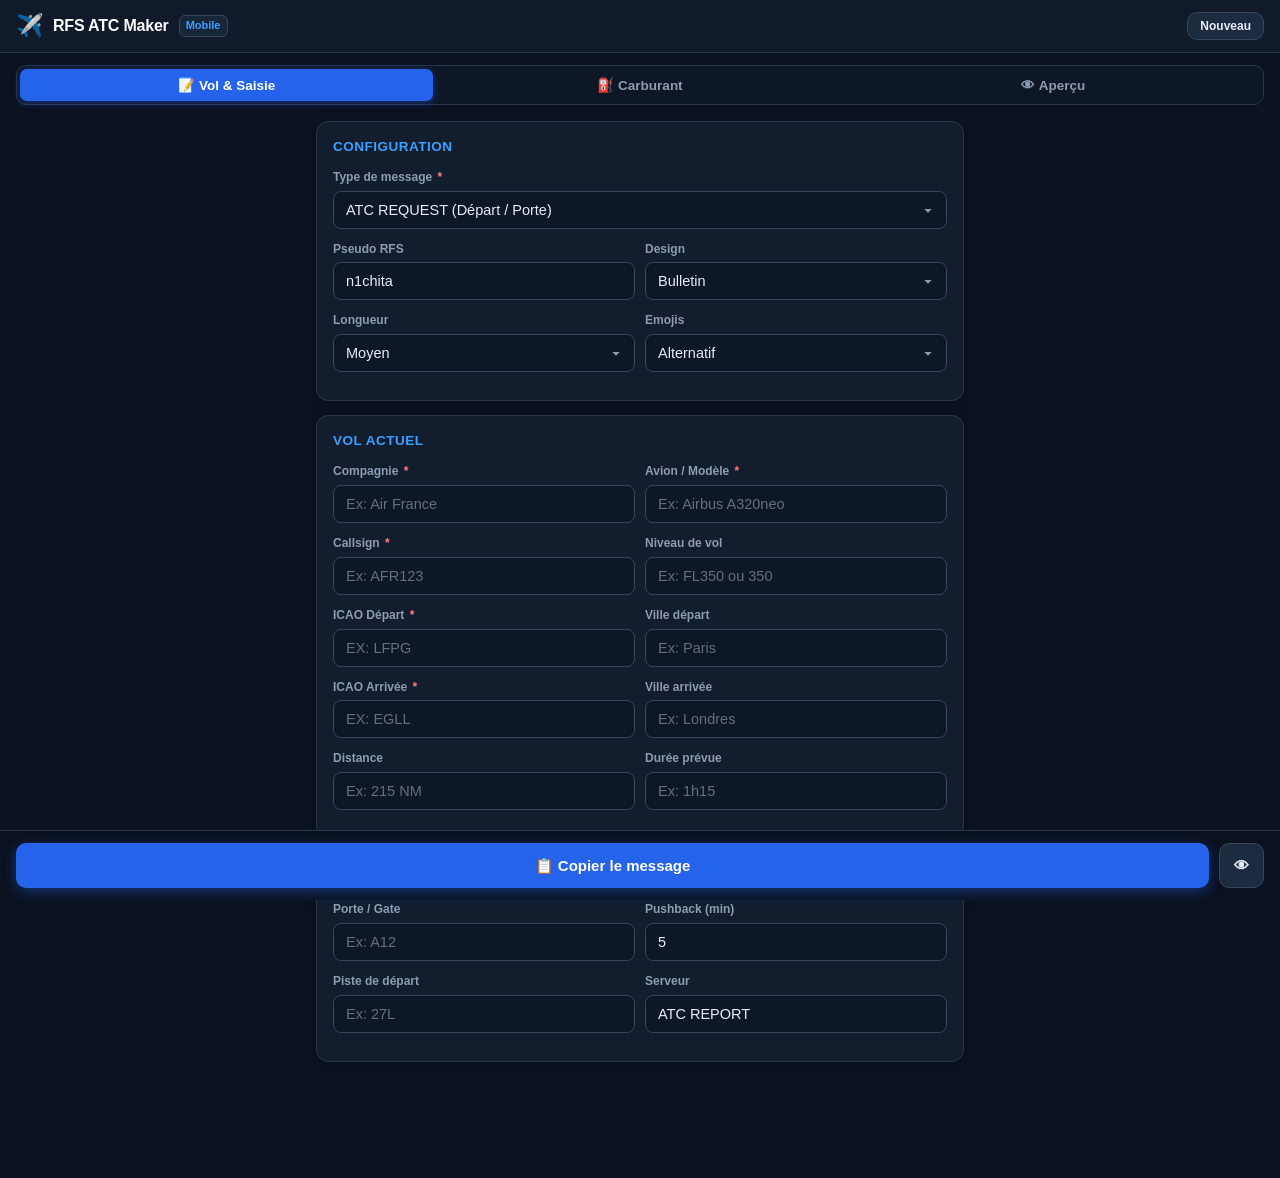
==== commit bd85131b: "Fix local fuel catalogue loading and refresh product naming Co-authored-by: nmg06 <110740693+nmg06@u" ====
--- a/mobile/index.html
+++ b/mobile/index.html
@@ -2,18 +2,11 @@
 <html lang="fr">
 <head>
   <meta charset="UTF-8">
-    <meta name="viewport" content="width=device-width, initial-scale=1.0, viewport-fit=cover">
+  <meta name="viewport" content="width=device-width, initial-scale=1.0, maximum-scale=1.0, user-scalable=no, viewport-fit=cover">
   <meta name="apple-mobile-web-app-capable" content="yes">
   <meta name="apple-mobile-web-app-status-bar-style" content="black-translucent">
   <meta name="theme-color" content="#0B1220">
-  <title>RFS Flightdeck — Web prototype</title>
-  <link rel="stylesheet" href="help-ui.css">
-  <script src="help-content.js" defer></script>
-  <script src="help-ui.js" defer></script>
-  <script src="help-adapter.js" defer></script>
-  <script src="fuel-reference.js" defer></script>
-  <script src="fuel.js" defer></script>
-  <script src="workspace.js" defer></script>
+  <title>RFS Flight Deck — Mobile</title>
   <link rel="icon" href="data:image/svg+xml,<svg xmlns='http://www.w3.org/2000/svg' viewBox='0 0 100 100'><text y='.9em' font-size='90'>✈️</text></svg>">
   <style>
     :root {
@@ -49,12 +42,10 @@
       min-height: 100vh;
       display: flex;
       flex-direction: column;
-      padding-bottom: calc(90px + env(safe-area-inset-bottom));
-      scrollbar-color: var(--accent) transparent;
+      padding-bottom: 90px;
     }
 
     header {
-      flex-wrap: wrap; gap: 8px;
       background: rgba(18, 29, 46, 0.85);
       backdrop-filter: blur(12px);
       -webkit-backdrop-filter: blur(12px);
@@ -317,7 +308,6 @@
       opacity: 1;
     }
   </style>
-  <link rel="stylesheet" href="workspace.css">
 </head>
 <body>
 
@@ -325,7 +315,7 @@
     <div class="brand">
       <span class="brand-icon">✈️</span>
       <div>
-        <div class="brand-title">RFS Flightdeck</div>
+        <div class="brand-title">RFS ATC Maker</div>
       </div>
       <span class="brand-badge">Mobile</span>
     </div>
@@ -479,8 +469,71 @@
         <div class="field">
           <label>Avion / Variante RFS <span class="req">*</span></label>
           <select id="fuel_aircraft" onchange="calculateWebFuel()">
-<option value="">-- Choisir un avion / variante --</option>
-</select>
+            <option value="">-- Choisir un avion / variante --</option>
+            <option value="airbus_a220_300" data-burn="1950">Airbus A220-300 (1950 kg/h)</option>
+            <option value="airbus_a310_300" data-burn="4500">Airbus A310-300 (4500 kg/h)</option>
+            <option value="airbus_a318" data-burn="2350">Airbus A318 (2350 kg/h)</option>
+            <option value="airbus_a319ceo" data-burn="2300">Airbus A319ceo (2300 kg/h)</option>
+            <option value="airbus_a320_200" data-burn="2400">Airbus A320-200 (2400 kg/h)</option>
+            <option value="airbus_a320neo" data-burn="2100">Airbus A320neo (2100 kg/h)</option>
+            <option value="airbus_a321_200" data-burn="2700">Airbus A321-200 (2700 kg/h)</option>
+            <option value="airbus_a321neo" data-burn="2400">Airbus A321neo (2400 kg/h)</option>
+            <option value="airbus_a330_200" data-burn="5800">Airbus A330-200 (5800 kg/h)</option>
+            <option value="airbus_a330_200f" data-burn="5950">Airbus A330-200F (5950 kg/h)</option>
+            <option value="airbus_a330_300" data-burn="6000">Airbus A330-300 (6000 kg/h)</option>
+            <option value="airbus_belugaxl_a330_700l" data-burn="5500">Airbus BelugaXL (A330-700L) (5500 kg/h)</option>
+            <option value="airbus_a330_900neo" data-burn="5400">Airbus A330-900neo (5400 kg/h)</option>
+            <option value="airbus_a340_300" data-burn="6600">Airbus A340-300 (6600 kg/h)</option>
+            <option value="airbus_a340_600" data-burn="8200">Airbus A340-600 (8200 kg/h)</option>
+            <option value="airbus_a350_1000" data-burn="6300">Airbus A350-1000 (6300 kg/h)</option>
+            <option value="airbus_a350_900" data-burn="5800">Airbus A350-900 (5800 kg/h)</option>
+            <option value="airbus_a380_800" data-burn="12000">Airbus A380-800 (12000 kg/h)</option>
+            <option value="antonov_an_225_mriya" data-burn="16000">Antonov AN-225 Mriya (16000 kg/h)</option>
+            <option value="atr_72_600" data-burn="660">ATR 72-600 (660 kg/h)</option>
+            <option value="bae_systems_146_300" data-burn="1900">BAE Systems 146-300 (1900 kg/h)</option>
+            <option value="boeing_707_320c" data-burn="7000">Boeing 707-320C (7000 kg/h)</option>
+            <option value="boeing_727_200" data-burn="4500">Boeing 727-200 (4500 kg/h)</option>
+            <option value="boeing_737_max_8" data-burn="2200">Boeing 737 MAX 8 (2200 kg/h)</option>
+            <option value="boeing_737_100" data-burn="2900">Boeing 737-100 (2900 kg/h)</option>
+            <option value="boeing_737_200" data-burn="2800">Boeing 737-200 (2800 kg/h)</option>
+            <option value="boeing_737_800" data-burn="2500">Boeing 737-800 (2500 kg/h)</option>
+            <option value="boeing_737_800bcf" data-burn="2500">Boeing 737-800BCF (2500 kg/h)</option>
+            <option value="boeing_747_200b" data-burn="11500">Boeing 747-200B (11500 kg/h)</option>
+            <option value="boeing_747_400" data-burn="10800">Boeing 747-400 (10800 kg/h)</option>
+            <option value="boeing_747_400f" data-burn="10900">Boeing 747-400F (10900 kg/h)</option>
+            <option value="boeing_747_8f" data-burn="9600">Boeing 747-8F (9600 kg/h)</option>
+            <option value="boeing_747_8i" data-burn="9600">Boeing 747-8I (9600 kg/h)</option>
+            <option value="boeing_757_200f" data-burn="3400">Boeing 757-200F (3400 kg/h)</option>
+            <option value="boeing_757_200wl" data-burn="3400">Boeing 757-200WL (3400 kg/h)</option>
+            <option value="boeing_767_300" data-burn="5000">Boeing 767-300 (5000 kg/h)</option>
+            <option value="boeing_767_300f" data-burn="5000">Boeing 767-300F (5000 kg/h)</option>
+            <option value="boeing_767_400er" data-burn="5900">Boeing 767-400ER (5900 kg/h)</option>
+            <option value="boeing_777_200" data-burn="6400">Boeing 777-200 (6400 kg/h)</option>
+            <option value="boeing_777_200lr" data-burn="6800">Boeing 777-200LR (6800 kg/h)</option>
+            <option value="boeing_777_300er" data-burn="7500">Boeing 777-300ER (7500 kg/h)</option>
+            <option value="boeing_777f" data-burn="7200">Boeing 777F (7200 kg/h)</option>
+            <option value="boeing_787_10_dreamliner" data-burn="5800">Boeing 787-10 Dreamliner (5800 kg/h)</option>
+            <option value="boeing_787_8_dreamliner" data-burn="4900">Boeing 787-8 Dreamliner (4900 kg/h)</option>
+            <option value="boeing_787_9_dreamliner" data-burn="5600">Boeing 787-9 Dreamliner (5600 kg/h)</option>
+            <option value="bombardier_crj900" data-burn="1600">Bombardier CRJ900 (1600 kg/h)</option>
+            <option value="cessna_172" data-burn="27">Cessna 172 (27 kg/h)</option>
+            <option value="cessna_208_caravan" data-burn="150">Cessna 208 Caravan (150 kg/h)</option>
+            <option value="cirrus_sr22" data-burn="80">Cirrus SR22 (80 kg/h)</option>
+            <option value="concorde" data-burn="20000">Concorde (20000 kg/h)</option>
+            <option value="dhc_dash_8_q400" data-burn="900">DHC Dash 8 Q400 (900 kg/h)</option>
+            <option value="dhc_6_twin_otter_300" data-burn="220">DHC-6 Twin Otter 300 (220 kg/h)</option>
+            <option value="douglas_dc_8_61" data-burn="6400">Douglas DC-8-61 (6400 kg/h)</option>
+            <option value="embraer_190" data-burn="1900">Embraer 190 (1900 kg/h)</option>
+            <option value="embraer_190_e2" data-burn="1800">Embraer 190-E2 (1800 kg/h)</option>
+            <option value="embraer_erj145" data-burn="1100">Embraer ERJ145 (1100 kg/h)</option>
+            <option value="learjet_35a" data-burn="620">Learjet 35A (620 kg/h)</option>
+            <option value="lockheed_c_5b_galaxy" data-burn="16000">Lockheed C-5B Galaxy (16000 kg/h)</option>
+            <option value="mcdonnell_douglas_md_11" data-burn="7800">McDonnell Douglas MD-11 (7800 kg/h)</option>
+            <option value="mcdonnell_douglas_md_11f" data-burn="7800">McDonnell Douglas MD-11F (7800 kg/h)</option>
+            <option value="mcdonnell_douglas_md_81" data-burn="3200">McDonnell Douglas MD-81 (3200 kg/h)</option>
+            <option value="saab_340b" data-burn="430">Saab 340B (430 kg/h)</option>
+            <option value="tupolev_tu_154m" data-burn="5300">Tupolev Tu-154M (5300 kg/h)</option>
+          </select>
         </div>
 
         <div class="grid-2">
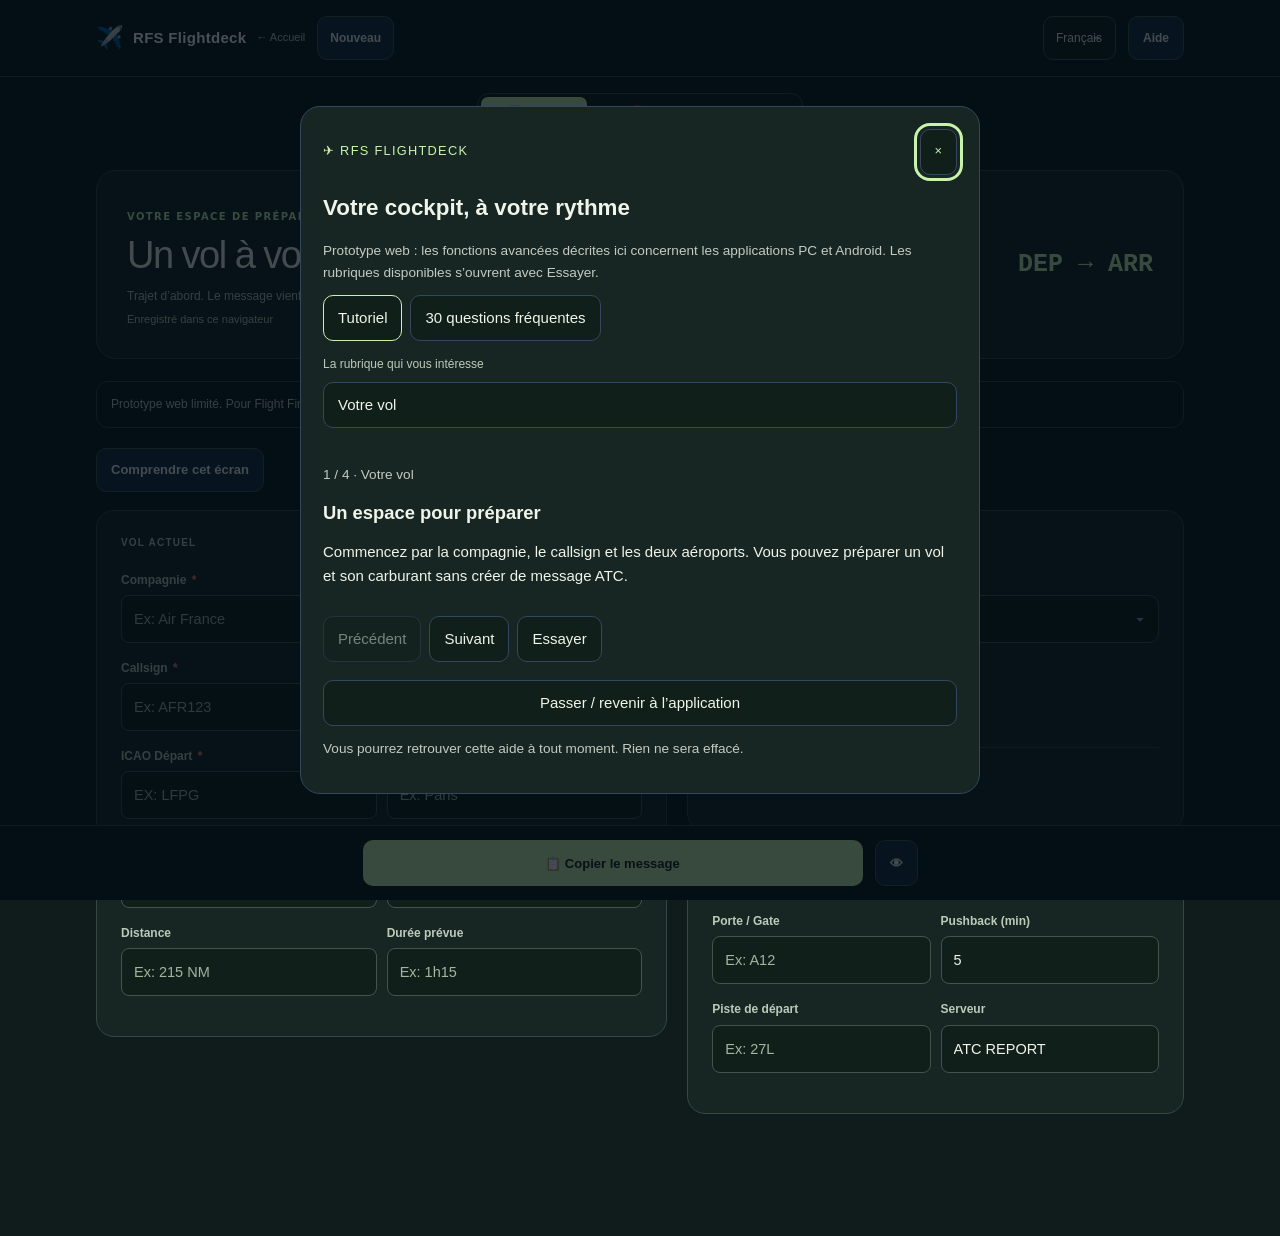
==== commit 88dd1093: "feat: double offline flights, add Air India schedules and clean public packages" ====
--- a/mobile/index.html
+++ b/mobile/index.html
@@ -2,11 +2,18 @@
 <html lang="fr">
 <head>
   <meta charset="UTF-8">
-  <meta name="viewport" content="width=device-width, initial-scale=1.0, maximum-scale=1.0, user-scalable=no, viewport-fit=cover">
+    <meta name="viewport" content="width=device-width, initial-scale=1.0, viewport-fit=cover">
   <meta name="apple-mobile-web-app-capable" content="yes">
   <meta name="apple-mobile-web-app-status-bar-style" content="black-translucent">
   <meta name="theme-color" content="#0B1220">
-  <title>RFS Flight Deck — Mobile</title>
+  <title>RFS Flightdeck — Web prototype</title>
+  <link rel="stylesheet" href="help-ui.css">
+  <script src="help-content.js" defer></script>
+  <script src="help-ui.js" defer></script>
+  <script src="help-adapter.js" defer></script>
+  <script src="fuel-reference.js" defer></script>
+  <script src="fuel.js" defer></script>
+  <script src="workspace.js" defer></script>
   <link rel="icon" href="data:image/svg+xml,<svg xmlns='http://www.w3.org/2000/svg' viewBox='0 0 100 100'><text y='.9em' font-size='90'>✈️</text></svg>">
   <style>
     :root {
@@ -42,10 +49,12 @@
       min-height: 100vh;
       display: flex;
       flex-direction: column;
-      padding-bottom: 90px;
+      padding-bottom: calc(90px + env(safe-area-inset-bottom));
+      scrollbar-color: var(--accent) transparent;
     }
 
     header {
+      flex-wrap: wrap; gap: 8px;
       background: rgba(18, 29, 46, 0.85);
       backdrop-filter: blur(12px);
       -webkit-backdrop-filter: blur(12px);
@@ -308,6 +317,7 @@
       opacity: 1;
     }
   </style>
+  <link rel="stylesheet" href="workspace.css">
 </head>
 <body>
 
@@ -315,7 +325,7 @@
     <div class="brand">
       <span class="brand-icon">✈️</span>
       <div>
-        <div class="brand-title">RFS ATC Maker</div>
+        <div class="brand-title">RFS Flightdeck</div>
       </div>
       <span class="brand-badge">Mobile</span>
     </div>
@@ -352,7 +362,7 @@
         <div class="grid-2">
           <div class="field">
             <label>Pseudo RFS</label>
-            <input type="text" id="pilot_name" value="n1chita" placeholder="Ex: n1chita" oninput="render()">
+            <input type="text" id="pilot_name" value="" placeholder="RFS" oninput="render()">
           </div>
           <div class="field">
             <label>Design</label>
@@ -469,71 +479,8 @@
         <div class="field">
           <label>Avion / Variante RFS <span class="req">*</span></label>
           <select id="fuel_aircraft" onchange="calculateWebFuel()">
-            <option value="">-- Choisir un avion / variante --</option>
-            <option value="airbus_a220_300" data-burn="1950">Airbus A220-300 (1950 kg/h)</option>
-            <option value="airbus_a310_300" data-burn="4500">Airbus A310-300 (4500 kg/h)</option>
-            <option value="airbus_a318" data-burn="2350">Airbus A318 (2350 kg/h)</option>
-            <option value="airbus_a319ceo" data-burn="2300">Airbus A319ceo (2300 kg/h)</option>
-            <option value="airbus_a320_200" data-burn="2400">Airbus A320-200 (2400 kg/h)</option>
-            <option value="airbus_a320neo" data-burn="2100">Airbus A320neo (2100 kg/h)</option>
-            <option value="airbus_a321_200" data-burn="2700">Airbus A321-200 (2700 kg/h)</option>
-            <option value="airbus_a321neo" data-burn="2400">Airbus A321neo (2400 kg/h)</option>
-            <option value="airbus_a330_200" data-burn="5800">Airbus A330-200 (5800 kg/h)</option>
-            <option value="airbus_a330_200f" data-burn="5950">Airbus A330-200F (5950 kg/h)</option>
-            <option value="airbus_a330_300" data-burn="6000">Airbus A330-300 (6000 kg/h)</option>
-            <option value="airbus_belugaxl_a330_700l" data-burn="5500">Airbus BelugaXL (A330-700L) (5500 kg/h)</option>
-            <option value="airbus_a330_900neo" data-burn="5400">Airbus A330-900neo (5400 kg/h)</option>
-            <option value="airbus_a340_300" data-burn="6600">Airbus A340-300 (6600 kg/h)</option>
-            <option value="airbus_a340_600" data-burn="8200">Airbus A340-600 (8200 kg/h)</option>
-            <option value="airbus_a350_1000" data-burn="6300">Airbus A350-1000 (6300 kg/h)</option>
-            <option value="airbus_a350_900" data-burn="5800">Airbus A350-900 (5800 kg/h)</option>
-            <option value="airbus_a380_800" data-burn="12000">Airbus A380-800 (12000 kg/h)</option>
-            <option value="antonov_an_225_mriya" data-burn="16000">Antonov AN-225 Mriya (16000 kg/h)</option>
-            <option value="atr_72_600" data-burn="660">ATR 72-600 (660 kg/h)</option>
-            <option value="bae_systems_146_300" data-burn="1900">BAE Systems 146-300 (1900 kg/h)</option>
-            <option value="boeing_707_320c" data-burn="7000">Boeing 707-320C (7000 kg/h)</option>
-            <option value="boeing_727_200" data-burn="4500">Boeing 727-200 (4500 kg/h)</option>
-            <option value="boeing_737_max_8" data-burn="2200">Boeing 737 MAX 8 (2200 kg/h)</option>
-            <option value="boeing_737_100" data-burn="2900">Boeing 737-100 (2900 kg/h)</option>
-            <option value="boeing_737_200" data-burn="2800">Boeing 737-200 (2800 kg/h)</option>
-            <option value="boeing_737_800" data-burn="2500">Boeing 737-800 (2500 kg/h)</option>
-            <option value="boeing_737_800bcf" data-burn="2500">Boeing 737-800BCF (2500 kg/h)</option>
-            <option value="boeing_747_200b" data-burn="11500">Boeing 747-200B (11500 kg/h)</option>
-            <option value="boeing_747_400" data-burn="10800">Boeing 747-400 (10800 kg/h)</option>
-            <option value="boeing_747_400f" data-burn="10900">Boeing 747-400F (10900 kg/h)</option>
-            <option value="boeing_747_8f" data-burn="9600">Boeing 747-8F (9600 kg/h)</option>
-            <option value="boeing_747_8i" data-burn="9600">Boeing 747-8I (9600 kg/h)</option>
-            <option value="boeing_757_200f" data-burn="3400">Boeing 757-200F (3400 kg/h)</option>
-            <option value="boeing_757_200wl" data-burn="3400">Boeing 757-200WL (3400 kg/h)</option>
-            <option value="boeing_767_300" data-burn="5000">Boeing 767-300 (5000 kg/h)</option>
-            <option value="boeing_767_300f" data-burn="5000">Boeing 767-300F (5000 kg/h)</option>
-            <option value="boeing_767_400er" data-burn="5900">Boeing 767-400ER (5900 kg/h)</option>
-            <option value="boeing_777_200" data-burn="6400">Boeing 777-200 (6400 kg/h)</option>
-            <option value="boeing_777_200lr" data-burn="6800">Boeing 777-200LR (6800 kg/h)</option>
-            <option value="boeing_777_300er" data-burn="7500">Boeing 777-300ER (7500 kg/h)</option>
-            <option value="boeing_777f" data-burn="7200">Boeing 777F (7200 kg/h)</option>
-            <option value="boeing_787_10_dreamliner" data-burn="5800">Boeing 787-10 Dreamliner (5800 kg/h)</option>
-            <option value="boeing_787_8_dreamliner" data-burn="4900">Boeing 787-8 Dreamliner (4900 kg/h)</option>
-            <option value="boeing_787_9_dreamliner" data-burn="5600">Boeing 787-9 Dreamliner (5600 kg/h)</option>
-            <option value="bombardier_crj900" data-burn="1600">Bombardier CRJ900 (1600 kg/h)</option>
-            <option value="cessna_172" data-burn="27">Cessna 172 (27 kg/h)</option>
-            <option value="cessna_208_caravan" data-burn="150">Cessna 208 Caravan (150 kg/h)</option>
-            <option value="cirrus_sr22" data-burn="80">Cirrus SR22 (80 kg/h)</option>
-            <option value="concorde" data-burn="20000">Concorde (20000 kg/h)</option>
-            <option value="dhc_dash_8_q400" data-burn="900">DHC Dash 8 Q400 (900 kg/h)</option>
-            <option value="dhc_6_twin_otter_300" data-burn="220">DHC-6 Twin Otter 300 (220 kg/h)</option>
-            <option value="douglas_dc_8_61" data-burn="6400">Douglas DC-8-61 (6400 kg/h)</option>
-            <option value="embraer_190" data-burn="1900">Embraer 190 (1900 kg/h)</option>
-            <option value="embraer_190_e2" data-burn="1800">Embraer 190-E2 (1800 kg/h)</option>
-            <option value="embraer_erj145" data-burn="1100">Embraer ERJ145 (1100 kg/h)</option>
-            <option value="learjet_35a" data-burn="620">Learjet 35A (620 kg/h)</option>
-            <option value="lockheed_c_5b_galaxy" data-burn="16000">Lockheed C-5B Galaxy (16000 kg/h)</option>
-            <option value="mcdonnell_douglas_md_11" data-burn="7800">McDonnell Douglas MD-11 (7800 kg/h)</option>
-            <option value="mcdonnell_douglas_md_11f" data-burn="7800">McDonnell Douglas MD-11F (7800 kg/h)</option>
-            <option value="mcdonnell_douglas_md_81" data-burn="3200">McDonnell Douglas MD-81 (3200 kg/h)</option>
-            <option value="saab_340b" data-burn="430">Saab 340B (430 kg/h)</option>
-            <option value="tupolev_tu_154m" data-burn="5300">Tupolev Tu-154M (5300 kg/h)</option>
-          </select>
+<option value="">-- Choisir un avion / variante --</option>
+</select>
         </div>
 
         <div class="grid-2">
@@ -632,7 +579,7 @@
     // State
     let state = {
       msg_type: 'ATC REQUEST',
-      pilot_name: 'n1chita',
+      pilot_name: '',
       design: 'Bulletin',
       length: 'Moyen',
       emojis: 'Alternatif',
--- a/mobile/help-ui.css
+++ b/mobile/help-ui.css
@@ -0,0 +1,10 @@
+.fd-help{box-sizing:border-box;width:min(680px,calc(100vw - 28px));max-height:calc(100dvh - 32px);margin:auto;padding:22px;border:1px solid var(--border,#35465e);border-radius:20px;background:var(--card,#121d2e);color:var(--text,#e6edf7);font:inherit;overflow:auto;overscroll-behavior:contain;scrollbar-color:var(--accent,#70e4cd) transparent}
+.fd-help::backdrop{background:rgba(0,10,20,.72)}
+.fd-help h2{font-size:1.4rem;line-height:1.3;margin:18px 0}.fd-help h3{font-size:1.15rem;margin:12px 0}.fd-help p{line-height:1.6;margin:12px 0}
+.fd-help-head{display:flex;align-items:center;justify-content:space-between;gap:12px;letter-spacing:.1em;font-size:.8rem;color:var(--accent,#70e4cd)}
+.fd-help button,.fd-help select,.fd-help input{box-sizing:border-box;min-height:46px;border:1px solid var(--border,#35465e);border-radius:10px;background:var(--input-bg,#0d1726);color:inherit;padding:10px 14px;font:inherit;cursor:pointer}
+.fd-help select,.fd-help input{width:100%;margin:8px 0}.fd-help label{display:block;margin-top:14px}.fd-help button:disabled{opacity:.45;cursor:default}
+.fd-help button[aria-pressed=true]{border-color:var(--accent,#70e4cd)}.fd-help-actions{display:flex;flex-wrap:wrap;gap:8px}.fd-help-step{padding:16px 0;animation:fd-help-enter .16s ease-out}.fd-help-progress,.fd-help-note{font-size:.85rem;opacity:.8}
+.fd-help-skip{width:100%;margin-top:18px}.fd-help details{margin:8px 0;padding:14px;border:1px solid var(--border,#35465e);border-radius:12px}.fd-help summary{cursor:pointer;min-height:26px;line-height:1.5}.fd-help [hidden]{display:none!important}
+@keyframes fd-help-enter{from{opacity:.65;transform:translateY(4px)}to{opacity:1;transform:none}}
+@media(prefers-reduced-motion:reduce){.fd-help-step{animation:none}}
--- a/mobile/workspace.css
+++ b/mobile/workspace.css
@@ -0,0 +1,8 @@
+/* Same cockpit vocabulary as the installable app, without changing web data. */
+:root{--bg:#101c1b;--card:#172623;--card-border:#354942;--input-bg:#111f1b;--input-border:#42554b;--input-focus:#c8f3ab;--primary:#c8f3ab;--primary-hover:#bce69f;--accent:#c8f3ab;--text:#f0f4e9;--text-muted:#bdcaba;--text-dim:#a3b59f;--radius:18px}
+body{font-size:15px;line-height:1.6;padding-bottom:calc(100px + env(safe-area-inset-bottom));background:var(--bg)}header{background:var(--bg);backdrop-filter:none;-webkit-backdrop-filter:none;padding:16px 24px;gap:12px;top:0}.brand-title{font-size:15px;letter-spacing:.02em}.brand-icon{font-size:22px;color:var(--accent)}.brand-badge{display:none}header .btn,header select{width:auto;min-height:44px;margin:0;font-size:12px}header .btn{padding:10px 14px}.web-home{font-size:11px;color:var(--text-muted);text-decoration:none;min-height:44px;display:flex;align-items:center}.container{max-width:1136px;padding:22px 24px}.tab-bar{max-width:1088px;margin:16px auto 0;border-radius:12px;min-height:52px}.tab-btn{min-height:44px;color:var(--text-muted)}.tab-btn.active{background:var(--accent);color:#122718;box-shadow:none}.web-flight-strip{display:flex;align-items:center;justify-content:space-between;gap:16px;padding:24px;border:1px solid var(--card-border);border-radius:20px;margin:0 0 22px;background:var(--card)}.web-flight-strip h1{font-size:29px;letter-spacing:-.04em;font-weight:500;color:var(--text);line-height:1.2}.web-flight-strip .route-label{font:600 10px/1.6 system-ui,sans-serif;letter-spacing:.14em;color:var(--accent);margin-bottom:8px}.web-flight-strip p{font-size:12px;color:var(--text-muted);margin-top:8px}.web-route{font:500 25px/1.2 ui-monospace,monospace;white-space:nowrap;color:var(--accent)}.card{box-shadow:none;border-radius:18px;padding:24px;margin-bottom:20px}.card-title{color:var(--text-muted);font-size:10px;letter-spacing:.12em;margin-bottom:20px}.field{gap:7px;margin-bottom:16px}input,select{min-height:48px;padding:12px;font-size:15px;border-radius:10px}label{font-size:12px;color:var(--text-muted)}button:focus-visible,a:focus-visible{outline:3px solid var(--accent);outline-offset:3px}.btn-primary,.btn-success{background:var(--accent);color:#122718;border-color:var(--accent);box-shadow:none}.btn-primary:hover,.btn-success:hover{background:#dcffc2}.btn{min-height:46px;border-radius:10px;font-size:13px}.bottom-bar{background:var(--bg);backdrop-filter:none;-webkit-backdrop-filter:none;border-top:1px solid var(--card-border);padding:14px max(20px,env(safe-area-inset-left)) max(14px,env(safe-area-inset-bottom));gap:12px}.preview-box{padding:22px;min-height:300px;border-radius:12px;font-size:13px;line-height:1.8}.web-note{padding:14px 18px;border:1px solid var(--card-border);border-radius:12px;color:var(--text-muted);font-size:12px;line-height:1.7;max-width:1088px;margin:16px auto}.web-note #web-context-help{display:none}.web-note p{margin:0}.web-disclosure{border-top:1px solid var(--card-border);padding-top:14px}.web-disclosure summary{cursor:pointer;min-height:44px;color:var(--accent);font-size:13px}.web-disclosure[open] summary{margin-bottom:12px}.web-save{font-size:11px;color:var(--text-muted);display:block;margin-top:5px}#panel-fuel .card{max-width:760px;margin-inline:auto}.toast{background:var(--accent);color:#122718;bottom:100px;max-width:650px}.req{color:#ffb3a0}#web-context-help{min-height:44px}
+@media(min-width:850px){#panel-form.active{display:grid;grid-template-columns:1.15fr 1fr;gap:20px;align-items:start}#panel-form .card{margin:0}#panel-form .web-route-card{grid-row:span 2}#panel-preview .card{max-width:850px;margin:auto}.web-note{display:flex;align-items:center;gap:25px}.web-note #web-context-help{display:block;white-space:nowrap}.bottom-bar .btn-primary{flex:0 1 500px}.bottom-bar{justify-content:center}.web-flight-strip{padding:30px}.web-flight-strip h1{font-size:38px}header{padding-inline:max(24px,calc((100vw - 1088px)/2))}#web-language{margin-left:auto}}
+@media(max-width:700px){header{padding:12px 18px}.brand{flex:1}.brand-title{font-size:13px}header .brand-icon{font-size:18px}header .btn[onclick]{display:none}.container{padding:18px 16px}.tab-bar{margin:12px 16px 0}.tab-btn{padding:10px 6px;font-size:12px}.web-flight-strip{padding:20px;align-items:flex-start;flex-direction:column;gap:16px}.web-flight-strip h1{font-size:28px}.web-route{width:100%;display:flex;justify-content:space-between;font-size:24px}.web-note{margin:16px;font-size:11px;padding:12px}.card{padding:20px}.bottom-bar{padding-inline:16px}.brand .web-home{display:none}header select{max-width:105px;font-size:12px;padding:9px}.grid-2{gap:14px}.web-disclosure summary{font-size:12px}}
+#web-context-help{display:inline-flex!important;align-items:center;margin-top:8px}
+#web-prototype-note{margin:0 0 12px;padding:12px 14px;width:auto}#web-context-help{margin-bottom:18px}
+@media(prefers-reduced-motion:reduce){*{scroll-behavior:auto!important;transition:none!important}}
